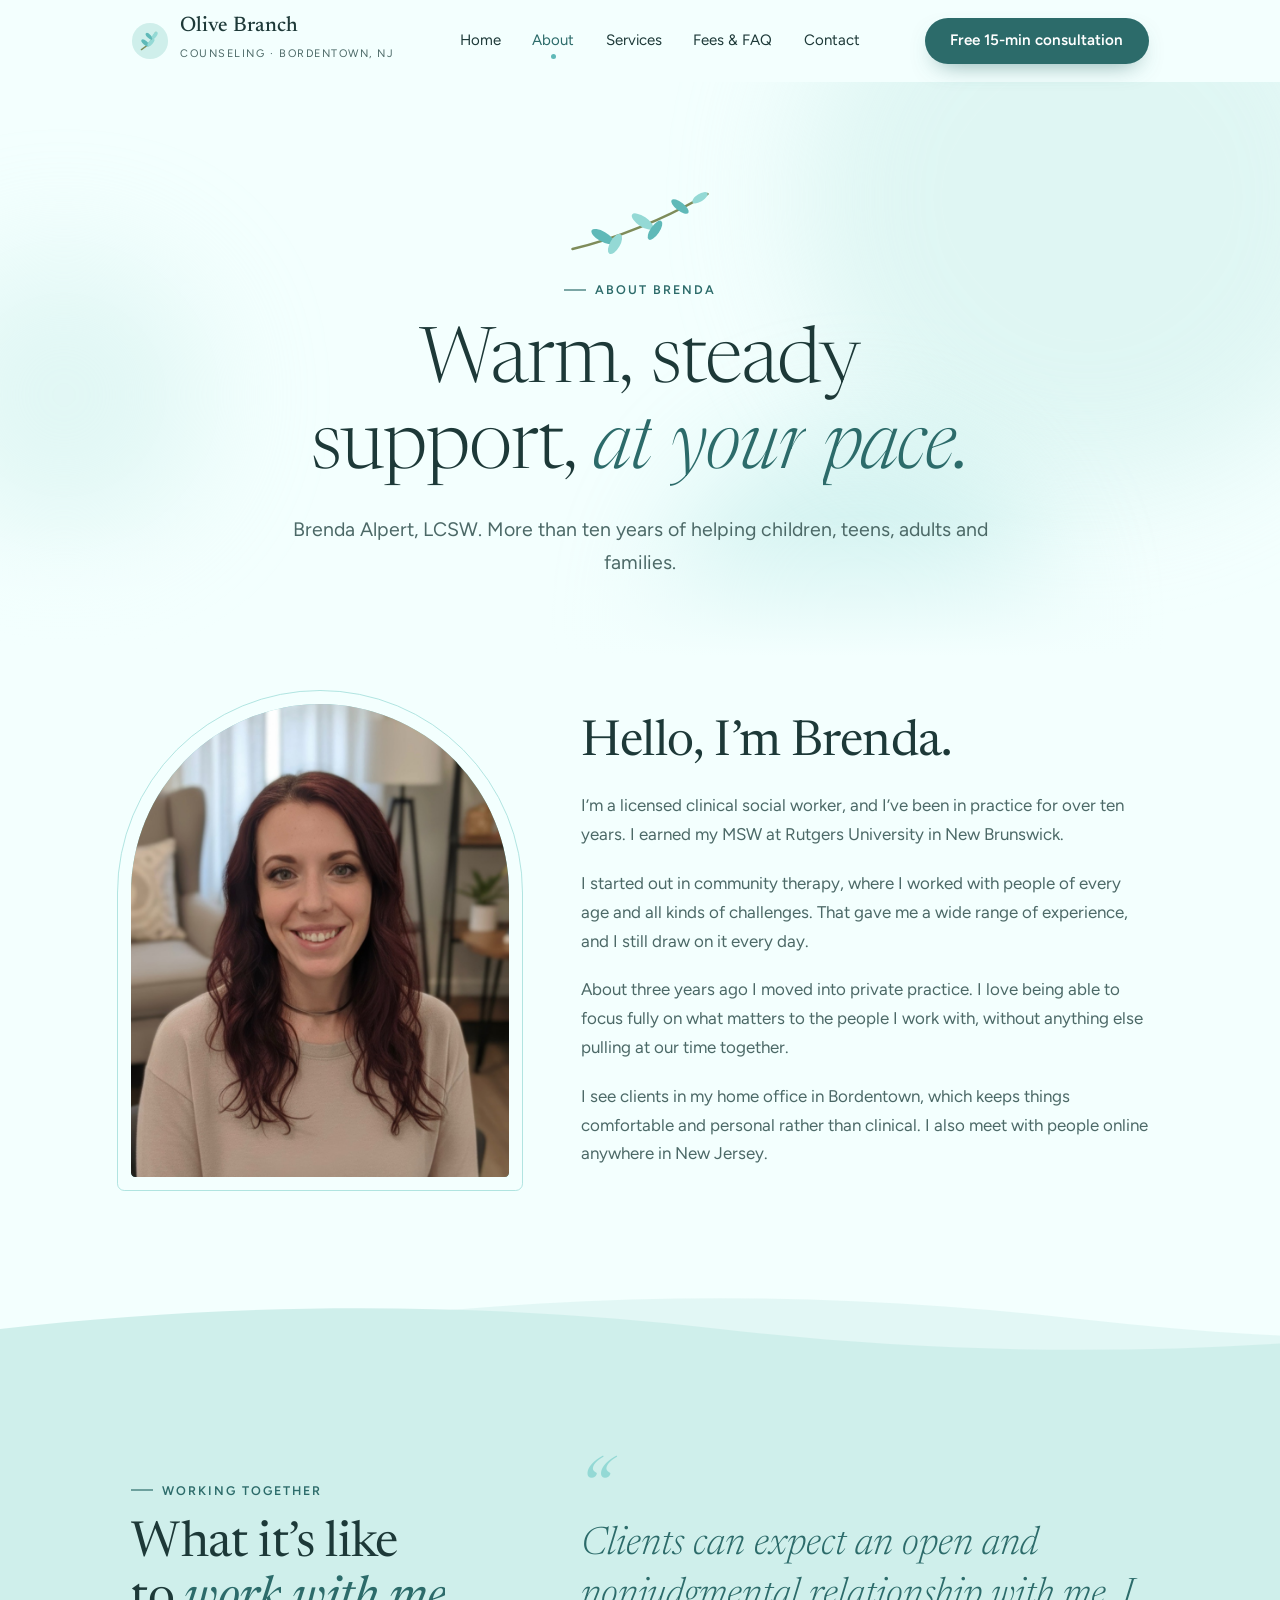
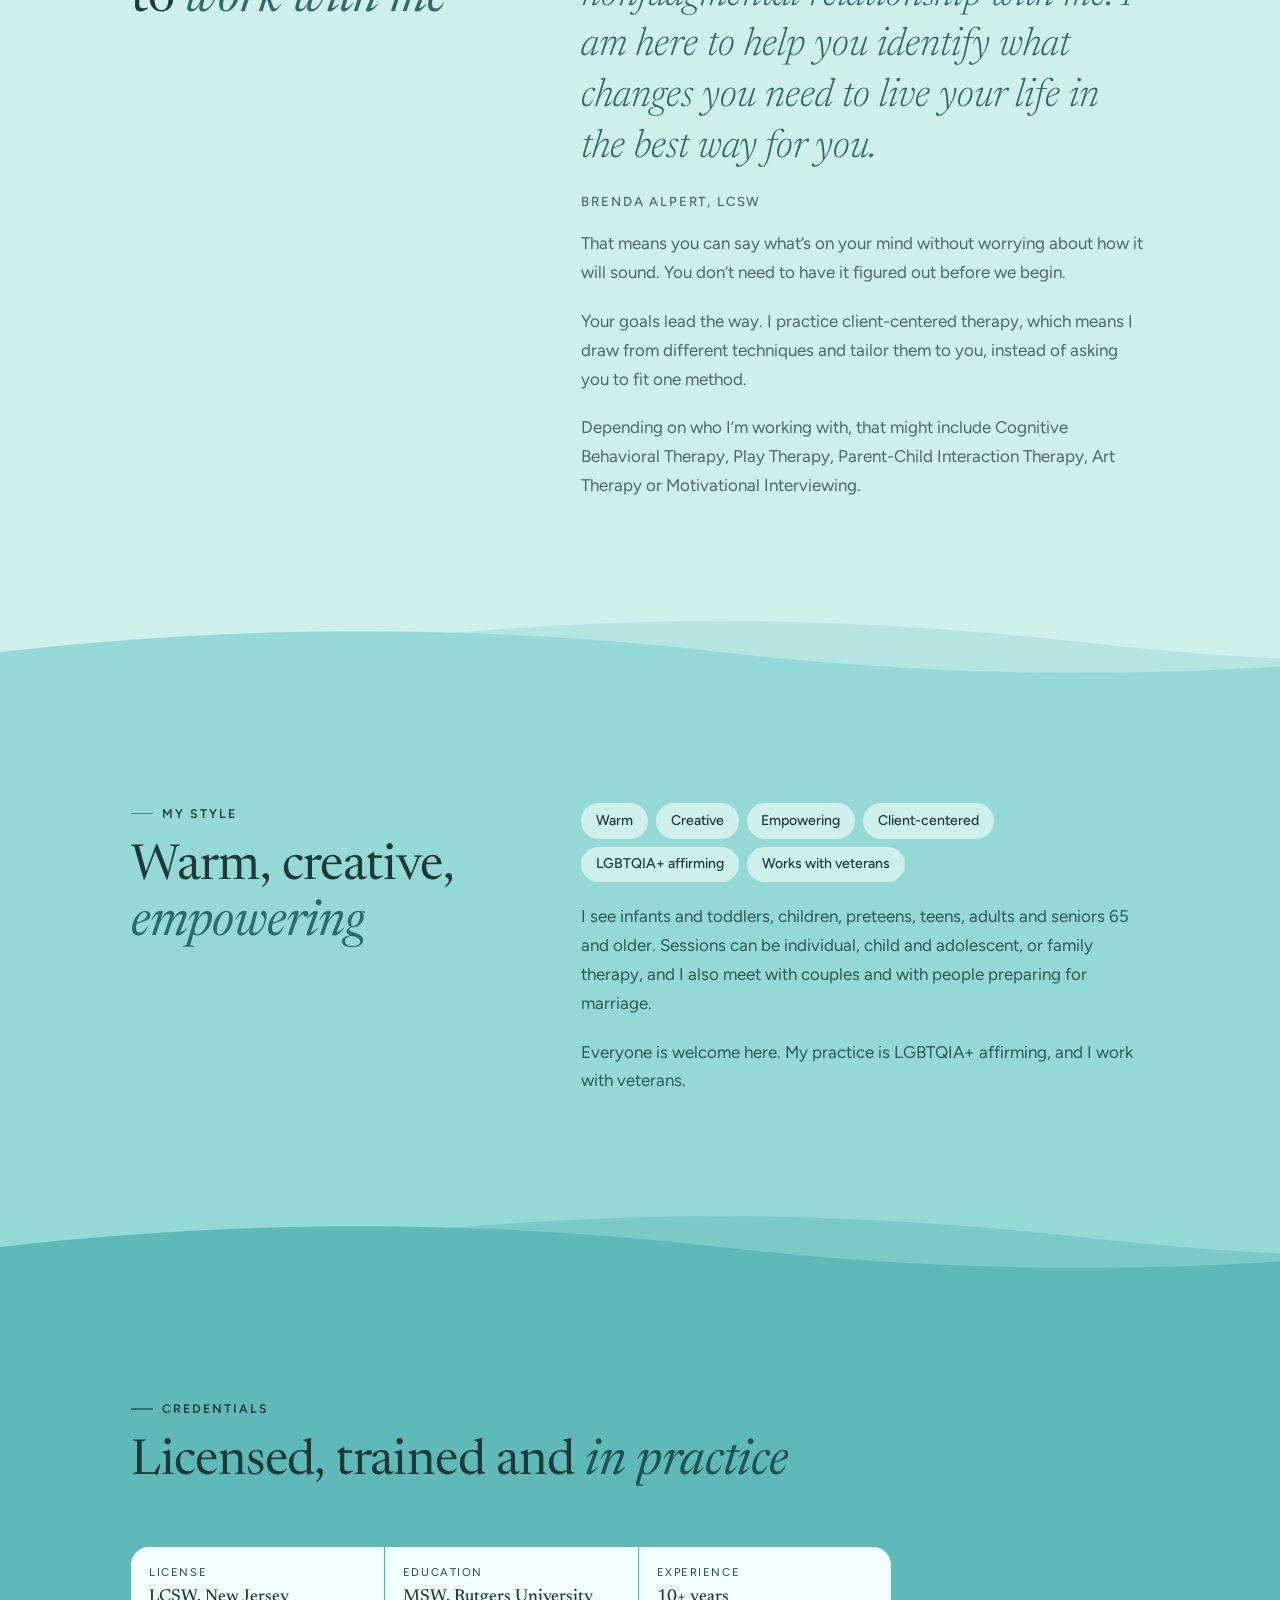
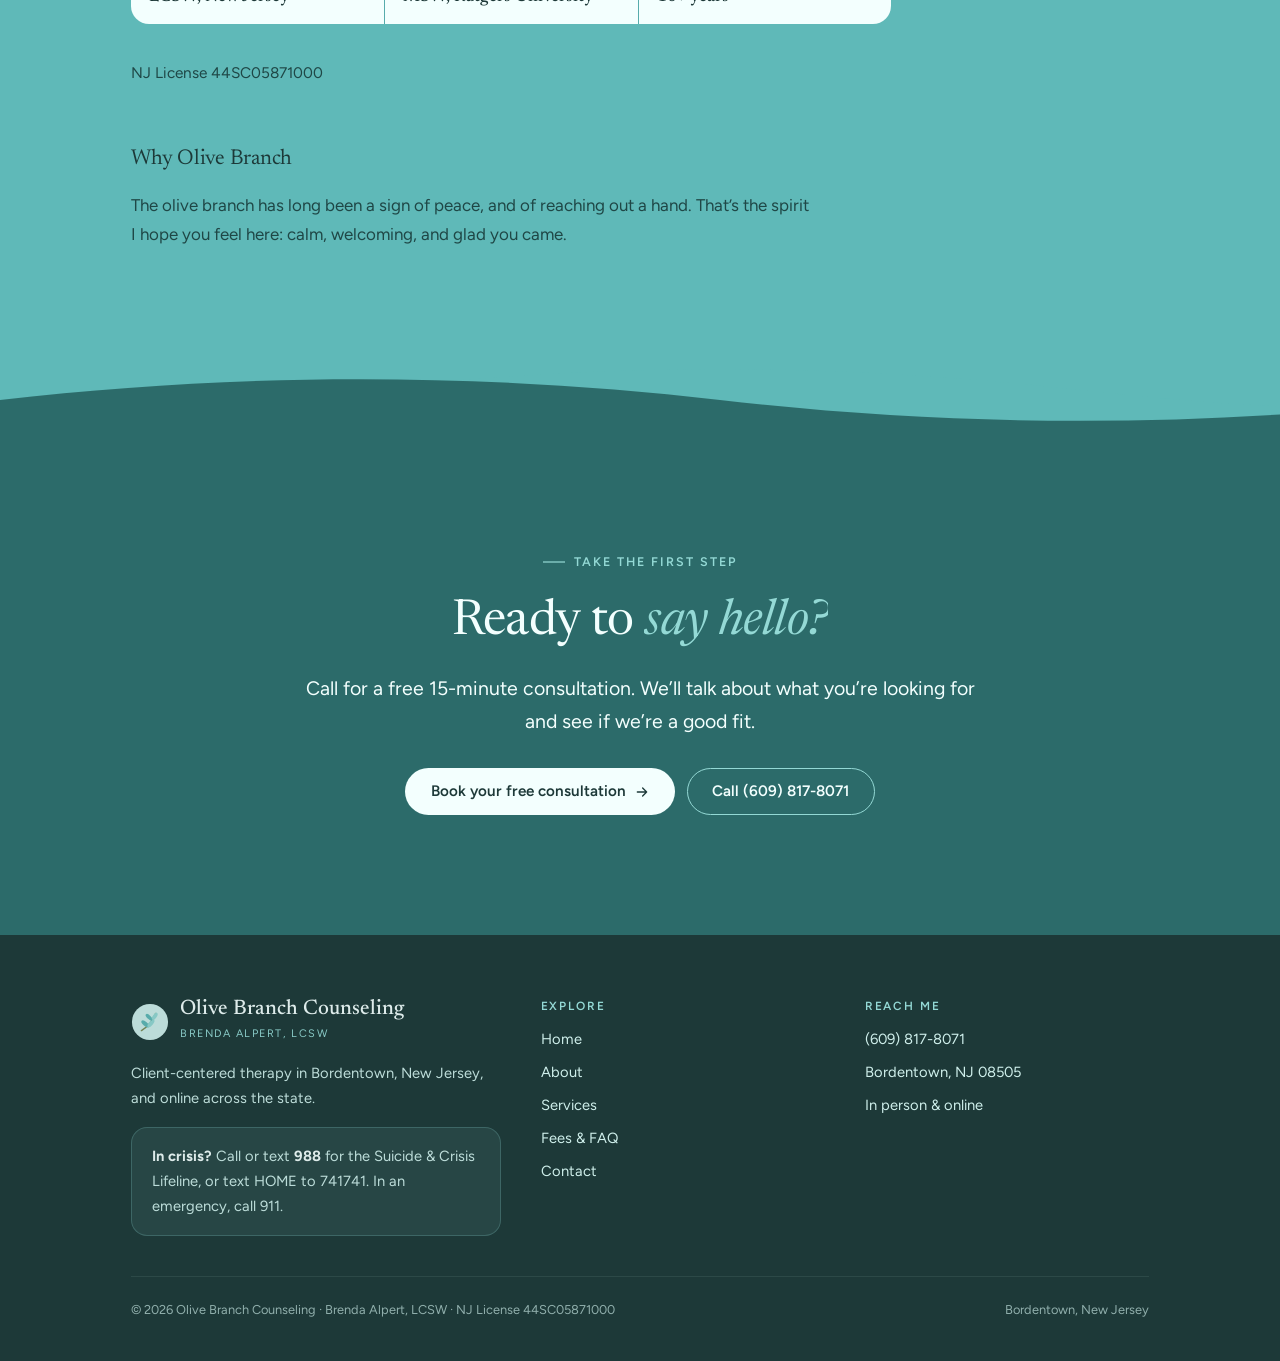
==== site/about.html @ a05a2357 "Olive Branch Counseling site, first draft Static five-page site for Brenda Alpert, LCSW, with GitHub" ====
<!doctype html>
<html lang="en">
<head>
<meta charset="utf-8">
<meta name="viewport" content="width=device-width, initial-scale=1">
<title>About Brenda Alpert, LCSW | Olive Branch Counseling | Bordentown, NJ</title>
<meta name="description" content="Meet Brenda Alpert, LCSW: over ten years of warm, client-centered therapy for children, teens, adults and families in Bordentown, NJ and online across New Jersey.">
<meta name="theme-color" content="#F3FFFE">
<link rel="icon" href="assets/img/favicon.svg" type="image/svg+xml">
<link rel="preconnect" href="https://fonts.googleapis.com">
<link rel="preconnect" href="https://fonts.gstatic.com" crossorigin>
<link rel="stylesheet" href="https://fonts.googleapis.com/css2?family=Newsreader:ital,opsz,wght@0,6..72,300..600;1,6..72,300..500&family=Figtree:wght@400;500;600&display=swap">
<link rel="stylesheet" href="assets/css/styles.css">
<script>document.documentElement.classList.add('js');setTimeout(function(){document.documentElement.classList.add('ready')},1500);</script>
<script src="assets/js/main.js" defer></script>
</head>
<body>
<a class="skip" href="#main">Skip to content</a>

<svg width="0" height="0" style="position:absolute" aria-hidden="true">
  <symbol id="leaf" viewBox="0 0 24 24"><path d="M4 20C4 10 10 4 20 4c0 10-6 16-16 16Z" fill="currentColor"/><path d="M4 20 15 9" stroke="#F3FFFE" stroke-width="1.4" fill="none" stroke-linecap="round"/></symbol>
  <symbol id="arrow" viewBox="0 0 24 24"><path d="M5 12h14M13 6l6 6-6 6" fill="none" stroke="currentColor" stroke-width="2" stroke-linecap="round" stroke-linejoin="round"/></symbol>
</svg>

<header class="nav">
  <div class="wrap">
    <a class="brand" href="index.html">
      <img src="assets/img/favicon.svg" alt="" width="38" height="38">
      <span><b>Olive Branch</b><small>Counseling &middot; Bordentown, NJ</small></span>
    </a>
    <nav aria-label="Main">
      <ul class="nav-links" id="nav-links">
        <li><a href="index.html">Home</a></li>
        <li><a href="about.html">About</a></li>
        <li><a href="services.html">Services</a></li>
        <li><a href="fees.html">Fees &amp; FAQ</a></li>
        <li><a href="contact.html">Contact</a></li>
        <li class="mobile-only"><a class="btn btn-primary" href="contact.html">Free 15-min consultation</a></li>
      </ul>
    </nav>
    <a class="btn btn-primary nav-cta" href="contact.html">Free 15-min consultation</a>
    <button class="nav-toggle" aria-label="Open menu" aria-expanded="false" aria-controls="nav-links"><span></span><span></span></button>
  </div>
</header>

<main id="main">


  <section class="page-hero">
    <div class="ambient" aria-hidden="true"><i></i><i></i><i></i></div>
    <div class="wrap">
      <svg class="branch mini-branch" viewBox="0 0 120 60" aria-hidden="true"><g class="sway">
        <path class="stem" pathLength="1" d="M6 52C40 44 80 28 114 8" stroke="#7E8C5A" stroke-width="2" fill="none" stroke-linecap="round"/>
        <g class="lf" style="--d:.5s"><ellipse cx="30" cy="42" rx="4" ry="10" transform="rotate(-60 30 42)" fill="#5FB9B8"/></g>
        <g class="lf" style="--d:.65s"><ellipse cx="40" cy="48" rx="4" ry="9" transform="rotate(30 40 48)" fill="#94D9D5"/></g>
        <g class="lf" style="--d:.85s"><ellipse cx="62" cy="30" rx="4" ry="10" transform="rotate(-56 62 30)" fill="#94D9D5"/></g>
        <g class="lf" style="--d:1s"><ellipse cx="72" cy="37" rx="3.6" ry="9" transform="rotate(34 72 37)" fill="#5FB9B8"/></g>
        <g class="lf" style="--d:1.2s"><ellipse cx="92" cy="18" rx="3.4" ry="8.5" transform="rotate(-52 92 18)" fill="#5FB9B8"/></g>
        <g class="lf" style="--d:1.35s"><ellipse cx="108" cy="11" rx="3" ry="7" transform="rotate(58 108 11)" fill="#94D9D5"/></g>
      </g></svg>
      <p class="eyebrow" data-reveal>About Brenda</p>
      <h1 data-split>Warm, steady support, <em>at your pace.</em></h1>
      <p class="lede" data-reveal style="--delay:400ms">Brenda Alpert, LCSW. More than ten years of helping children, teens, adults and families.</p>
    </div>
  </section>

  <!-- ============ STORY ============ -->
  <section class="band-mist" style="padding-top:clamp(24px,4vw,48px)">
    <div class="wrap split">
      <div class="portrait" data-reveal="scale" style="justify-self:center">
        <div class="ring" aria-hidden="true"></div>
        <div class="arch">
          <img src="assets/img/brenda.jpg" alt="Brenda Alpert, LCSW, smiling in her home office" width="1100" height="1100">
        </div>
      </div>
      <div class="prose" data-stagger>
        <h2>Hello, I&rsquo;m Brenda.</h2>
        <p>I&rsquo;m a licensed clinical social worker, and I&rsquo;ve been in practice for over ten years. I earned my MSW at Rutgers University in New Brunswick.</p>
        <p>I started out in community therapy, where I worked with people of every age and all kinds of challenges. That gave me a wide range of experience, and I still draw on it every day.</p>
        <p>About three years ago I moved into private practice. I love being able to focus fully on what matters to the people I work with, without anything else pulling at our time together.</p>
        <p>I see clients in my home office in Bordentown, which keeps things comfortable and personal rather than clinical. I also meet with people online anywhere in New Jersey.</p>
      </div>
    </div>
  </section>

  <div class="wave" style="--above:var(--mist);--below:var(--foam)" aria-hidden="true"></div>

  <!-- ============ WORKING TOGETHER ============ -->
  <section class="band-foam">
    <div class="wrap split">
      <div class="sec-head">
        <p class="eyebrow" data-reveal>Working together</p>
        <h2 data-split>What it&rsquo;s like to <em>work with me</em></h2>
      </div>
      <div class="prose" data-stagger>
        <blockquote class="quote">
          Clients can expect an open and nonjudgmental relationship with me. I am here to help you identify what changes you need to live your life in the best way for you.
          <cite>Brenda Alpert, LCSW</cite>
        </blockquote>
        <p>That means you can say what&rsquo;s on your mind without worrying about how it will sound. You don&rsquo;t need to have it figured out before we begin.</p>
        <p>Your goals lead the way. I practice client-centered therapy, which means I draw from different techniques and tailor them to you, instead of asking you to fit one method.</p>
        <p>Depending on who I&rsquo;m working with, that might include Cognitive Behavioral Therapy, Play Therapy, Parent-Child Interaction Therapy, Art Therapy or Motivational Interviewing.</p>
      </div>
    </div>
  </section>

  <div class="wave" style="--above:var(--foam);--below:var(--lagoon)" aria-hidden="true"></div>

  <!-- ============ STYLE + WHO ============ -->
  <section class="band-lagoon">
    <div class="wrap split">
      <div class="sec-head">
        <p class="eyebrow" data-reveal>My style</p>
        <h2 data-split>Warm, creative, <em>empowering</em></h2>
      </div>
      <div class="prose" data-stagger>
        <div class="chips"><span>Warm</span><span>Creative</span><span>Empowering</span><span>Client-centered</span><span>LGBTQIA+ affirming</span><span>Works with veterans</span></div>
        <p>I see infants and toddlers, children, preteens, teens, adults and seniors 65 and older. Sessions can be individual, child and adolescent, or family therapy, and I also meet with couples and with people preparing for marriage.</p>
        <p>Everyone is welcome here. My practice is LGBTQIA+ affirming, and I work with veterans.</p>
      </div>
    </div>
  </section>

  <div class="wave" style="--above:var(--lagoon);--below:var(--tide)" aria-hidden="true"></div>

  <!-- ============ CREDENTIALS + NAME ============ -->
  <section class="band-tide">
    <div class="wrap">
      <div class="sec-head">
        <p class="eyebrow" data-reveal>Credentials</p>
        <h2 data-split>Licensed, trained and <em>in practice</em></h2>
      </div>
      <dl class="creds" data-reveal style="max-width:760px">
        <div><dt>License</dt><dd>LCSW, New Jersey</dd></div>
        <div><dt>Education</dt><dd>MSW, Rutgers University</dd></div>
        <div><dt>Experience</dt><dd>10+ years</dd></div>
      </dl>
      <p class="also" data-reveal>NJ License 44SC05871000</p>
      <div class="prose" data-reveal style="margin-top:48px">
        <h3>Why Olive Branch</h3>
        <p>The olive branch has long been a sign of peace, and of reaching out a hand. That&rsquo;s the spirit I hope you feel here: calm, welcoming, and glad you came.</p>
      </div>
    </div>
  </section>

  <div class="wave" style="--above:var(--tide);--below:var(--deep);--back:var(--tide)" aria-hidden="true"></div>

  <section class="cta-band band-deep">
    <div class="ripples" aria-hidden="true"><i></i><i></i><i></i></div>
    <div class="wrap">
      <p class="eyebrow" data-reveal>Take the first step</p>
      <h2 data-split>Ready to <em>say hello?</em></h2>
      <p class="lede" data-reveal>Call for a free 15-minute consultation. We&rsquo;ll talk about what you&rsquo;re looking for and see if we&rsquo;re a good fit.</p>
      <div class="ctas" data-reveal>
        <a class="btn btn-light" href="contact.html">Book your free consultation <svg><use href="#arrow"/></svg></a>
        <a class="btn btn-ghost" href="tel:+16098178071">Call (609) 817-8071</a>
      </div>
    </div>
  </section>
</main>

<footer class="site-footer">
  <div class="wrap">
    <div class="foot-top">
      <div class="foot-about">
        <a class="brand" href="index.html"><img src="assets/img/favicon.svg" alt="" width="38" height="38"><span><b>Olive Branch Counseling</b><small>Brenda Alpert, LCSW</small></span></a>
        <p>Client-centered therapy in Bordentown, New Jersey, and online across the state.</p>
        <div class="crisis"><b>In crisis?</b> Call or text <b>988</b> for the Suicide &amp; Crisis Lifeline, or text HOME to 741741. In an emergency, call 911.</div>
      </div>
      <div>
        <h2 class="foot-h">Explore</h2>
        <ul>
          <li><a href="index.html">Home</a></li>
          <li><a href="about.html">About</a></li>
          <li><a href="services.html">Services</a></li>
          <li><a href="fees.html">Fees &amp; FAQ</a></li>
          <li><a href="contact.html">Contact</a></li>
        </ul>
      </div>
      <div>
        <h2 class="foot-h">Reach me</h2>
        <ul>
          <li><a href="tel:+16098178071">(609) 817-8071</a></li>
          <li>Bordentown, NJ 08505</li>
          <li>In person &amp; online</li>
        </ul>
      </div>
    </div>
    <div class="foot-bottom"><span>&copy; <span data-year>2026</span> Olive Branch Counseling &middot; Brenda Alpert, LCSW &middot; NJ License 44SC05871000</span><span>Bordentown, New Jersey</span></div>
  </div>
</footer>
</body>
</html>
---- site/assets/css/styles.css ----
/* ==========================================================================
   Olive Branch Counseling
   Layout: soft tidal bands stepping from palest aqua to deep teal, joined by
   slowly drifting wave edges. Content sits in a calm 1120px column.
   ========================================================================== */

:root {
  --mist: #F3FFFE;      /* palette 1 */
  --foam: #CFEFEB;      /* palette 2 */
  --lagoon: #94D9D5;    /* palette 3, a favorite */
  --tide: #5FB9B8;      /* palette 4, a favorite */
  --deep: #2C6B6A;      /* darker tide for buttons, links */
  --ink: #1D3938;       /* teal-black text */
  --ink-soft: #4C6967;
  --olive: #7E8C5A;     /* the branch, used sparingly */
  --white: #FFFFFF;
  --line: rgba(44, 107, 106, .16);

  --display: "Newsreader", "Iowan Old Style", Georgia, serif;
  --body: "Figtree", "Segoe UI", system-ui, sans-serif;

  --wrap: 1120px;
  --gutter: max(20px, 4vw);
  --radius: 22px;
  --ease: cubic-bezier(.2, .7, .2, 1);
  --ease-soft: cubic-bezier(.45, 0, .2, 1);
  color-scheme: light;
}

/* ---------- base ---------- */
*, *::before, *::after { box-sizing: border-box; }
html { scroll-behavior: smooth; -webkit-text-size-adjust: 100%; overflow-x: clip; }
body {
  margin: 0;
  background: var(--mist);
  color: var(--ink);
  font: 400 17px/1.7 var(--body);
  -webkit-font-smoothing: antialiased;
  overflow-x: clip;
}
img, svg { max-width: 100%; display: block; }
a { color: var(--deep); text-underline-offset: .2em; }
::selection { background: var(--lagoon); color: var(--ink); }
:focus-visible { outline: 3px solid var(--tide); outline-offset: 3px; border-radius: 6px; }
h1, h2, h3, h4 {
  font-family: var(--display);
  font-weight: 400;
  line-height: 1.12;
  letter-spacing: -.012em;
  text-wrap: balance;
  margin: 0;
}
h1 { font-size: clamp(2.7rem, 6.2vw, 4.8rem); font-weight: 300; }
h2 { font-size: clamp(2rem, 4.2vw, 3.1rem); }
h3 { font-size: 1.35rem; }
h1 em, h2 em { font-style: italic; color: var(--deep); }
p { margin: 0; }
.wrap { max-width: var(--wrap); margin: 0 auto; padding-inline: var(--gutter); }
.skip { position: absolute; left: -999px; top: 8px; background: var(--deep); color: var(--white); padding: .6em 1em; border-radius: 8px; z-index: 100; }
.skip:focus { left: 8px; }
.sr-only { position: absolute; width: 1px; height: 1px; overflow: hidden; clip: rect(0 0 0 0); white-space: nowrap; }

.eyebrow {
  font-size: .78rem;
  font-weight: 600;
  letter-spacing: .16em;
  text-transform: uppercase;
  color: var(--deep);
  display: inline-flex;
  align-items: center;
  gap: .7em;
}
.eyebrow::before { content: ""; width: 22px; height: 1.5px; background: currentColor; opacity: .6; }
.lede { font-size: clamp(1.08rem, 1.6vw, 1.22rem); color: var(--ink-soft); max-width: 36em; }
.muted { color: var(--ink-soft); }

/* ---------- buttons ---------- */
.btn {
  --bx: 0px; --by: 0px;
  position: relative;
  display: inline-flex;
  align-items: center;
  gap: .55em;
  padding: .95em 1.6em;
  border-radius: 999px;
  font: 600 .95rem/1 var(--body);
  text-decoration: none;
  border: 1.5px solid transparent;
  cursor: pointer;
  overflow: hidden;
  isolation: isolate;
  transform: translate(var(--bx), var(--by));
  transition: transform .5s var(--ease), color .35s, border-color .35s, box-shadow .35s;
}
.btn::after {
  content: "";
  position: absolute;
  inset: 0;
  z-index: -1;
  border-radius: inherit;
  transform: scale(0);
  transition: transform .5s var(--ease);
}
.btn:hover::after { transform: scale(1.02); }
.btn svg { width: 1.05em; height: 1.05em; transition: transform .4s var(--ease); }
.btn:hover svg { transform: translateX(3px); }
.btn-primary { background: var(--deep); color: var(--white); box-shadow: 0 10px 24px -12px rgba(44, 107, 106, .7); }
.btn-primary::after { background: var(--ink); }
.btn-ghost { border-color: var(--deep); color: var(--deep); background: transparent; }
.btn-ghost::after { background: var(--foam); }
.btn-light { background: var(--mist); color: var(--ink); }
.btn-light::after { background: var(--white); }
.text-link {
  display: inline-flex; align-items: center; gap: .4em;
  font-weight: 600; text-decoration: none; color: var(--deep);
  background: linear-gradient(currentColor, currentColor) 0 100% / 0 1.5px no-repeat;
  transition: background-size .45s var(--ease);
  padding-bottom: 2px;
}
.text-link:hover { background-size: 100% 1.5px; }

/* ---------- navigation ---------- */
.nav {
  position: sticky;
  top: 0;
  z-index: 50;
  view-transition-name: site-nav;
  transition: background .4s, box-shadow .4s, backdrop-filter .4s;
}
.nav.scrolled {
  background: rgba(243, 255, 254, .82);
  backdrop-filter: blur(14px) saturate(1.2);
  -webkit-backdrop-filter: blur(14px) saturate(1.2);
  box-shadow: 0 1px 0 var(--line);
}
.nav .wrap { display: flex; align-items: center; justify-content: space-between; gap: 24px; padding-block: 16px; transition: padding .4s var(--ease); }
.nav.scrolled .wrap { padding-block: 10px; }
.brand { display: flex; align-items: center; gap: 11px; text-decoration: none; color: var(--ink); }
.brand img { width: 38px; height: 38px; flex: none; transition: transform .8s var(--ease); }
.brand:hover img { transform: rotate(-14deg) scale(1.05); }
.brand b { font: 500 1.32rem/1 var(--display); display: block; }
.brand small { white-space: nowrap; font-size: .68rem; letter-spacing: .14em; text-transform: uppercase; color: var(--ink-soft); }
.nav-links { display: flex; gap: 6px; list-style: none; margin: 0; padding: 0; font-size: .94rem; }
.nav-links a { white-space: nowrap;
  position: relative;
  display: block;
  padding: .5em .85em;
  color: var(--ink);
  text-decoration: none;
  border-radius: 999px;
  transition: color .3s, background .3s;
}
.nav-links a:hover { background: rgba(148, 217, 213, .3); }
.nav-links a[aria-current="page"] { color: var(--deep); }
.nav-links a[aria-current="page"]::after {
  content: ""; position: absolute; left: 50%; bottom: 2px; width: 5px; height: 5px; margin-left: -2.5px;
  border-radius: 50%; background: var(--tide);
}
.nav-toggle {
  display: none;
  width: 46px; height: 46px;
  border: 0; border-radius: 50%;
  background: var(--foam);
  cursor: pointer;
  position: relative;
}
.nav-toggle span { position: absolute; left: 14px; right: 14px; height: 1.5px; background: var(--ink); transition: transform .4s var(--ease), opacity .3s; }
.nav-toggle span:nth-child(1) { top: 18px; }
.nav-toggle span:nth-child(2) { top: 26px; }
.nav-open .nav-toggle span:nth-child(1) { transform: translateY(4px) rotate(45deg); }
.nav-open .nav-toggle span:nth-child(2) { transform: translateY(-4px) rotate(-45deg); }
.nav-cta { white-space: nowrap; }

@media (max-width: 1100px) {
  .nav-toggle { display: block; }
  .nav-cta { display: none; }
  .nav-links {
    position: fixed;
    inset: 0;
    z-index: -1;
    flex-direction: column;
    justify-content: center;
    gap: 4px;
    padding: 96px var(--gutter) 48px;
    background: var(--mist);
    font: 300 clamp(2rem, 8vw, 2.8rem)/1.2 var(--display);
    clip-path: circle(0 at calc(100% - 44px) 40px);
    transition: clip-path .8s var(--ease-soft);
    visibility: hidden;
  }
  .nav-links li { opacity: 0; transform: translateY(16px); transition: opacity .5s, transform .6s var(--ease); }
  .nav-links .mobile-only { display: block; margin-top: 20px; }
  .nav-open .nav-links { clip-path: circle(150% at calc(100% - 44px) 40px); visibility: visible; }
  .nav-open .nav-links li { opacity: 1; transform: none; }
  .nav-open .nav-links li:nth-child(1) { transition-delay: .15s; }
  .nav-open .nav-links li:nth-child(2) { transition-delay: .2s; }
  .nav-open .nav-links li:nth-child(3) { transition-delay: .25s; }
  .nav-open .nav-links li:nth-child(4) { transition-delay: .3s; }
  .nav-open .nav-links li:nth-child(5) { transition-delay: .35s; }
  .nav-open .nav-links li:nth-child(6) { transition-delay: .4s; }
  .nav-open .nav-links li:nth-child(7) { transition-delay: .45s; }
  .nav-links a:hover { background: none; color: var(--deep); }
  .nav-links .btn { font: 600 1rem/1 var(--body); }
  .nav-open { overflow: hidden; }
}
@media (min-width: 1101px) { .nav-links .mobile-only { display: none; } }
@media (max-width: 480px) { .brand small { display: none; } }

/* ---------- sections & bands ---------- */
section { padding-block: clamp(72px, 10vw, 120px); position: relative; }
.band-mist { background: var(--mist); }
.band-foam { background: var(--foam); }
.band-lagoon { background: var(--lagoon); }
.band-tide { background: var(--tide); }
.band-deep { background: var(--deep); color: var(--mist); }
.band-deep .eyebrow { color: var(--lagoon); }
.band-deep h2 em { color: var(--lagoon); }
.band-lagoon .eyebrow, .band-tide .eyebrow { color: var(--ink); }
.band-lagoon .lede, .band-tide .lede { color: var(--ink); opacity: .85; }
.sec-head { display: grid; gap: 16px; max-width: 660px; margin-bottom: clamp(36px, 5vw, 56px); }
.sec-head.center { margin-inline: auto; text-align: center; justify-items: center; }

/* drifting wave edge between bands: --above is the previous band, --below the next */
.wave { position: relative; height: 64px; background: var(--above, var(--mist)); margin-bottom: -1px; overflow: hidden; }
.wave::before, .wave::after {
  content: "";
  position: absolute;
  inset: 0;
  background: var(--below, var(--foam));
  -webkit-mask: url("../img/wave.svg") repeat-x 0 100% / 1440px 64px;
          mask: url("../img/wave.svg") repeat-x 0 100% / 1440px 64px;
  animation: tide 38s linear infinite;
}
.wave::before { opacity: .45; animation-duration: 26s; animation-direction: reverse; -webkit-mask-position: 360px 100%; mask-position: 360px 100%; transform: translateY(-10px); }
@keyframes tide { to { -webkit-mask-position: 1440px 100%; mask-position: 1440px 100%; } }
.wave.flip { transform: scaleY(-1); }

/* ---------- hero ---------- */
.hero { position: relative; overflow: hidden; padding-block: clamp(40px, 6vw, 72px) clamp(64px, 8vw, 104px); background: var(--mist); }
.hero .wrap { position: relative; display: grid; grid-template-columns: 1.15fr .85fr; gap: clamp(32px, 6vw, 72px); align-items: center; }
.hero h1 { margin-top: 18px; }
.hero .lede { margin-top: 24px; }
.hero .ctas { display: flex; flex-wrap: wrap; gap: 12px; margin-top: 34px; }
.hero .facts { display: flex; flex-wrap: wrap; gap: 10px 28px; margin-top: 44px; padding-top: 24px; border-top: 1px solid var(--line); font-size: .92rem; color: var(--ink-soft); }
.hero .facts span { display: inline-flex; align-items: center; gap: 9px; }
.hero .facts span::before { content: ""; width: 7px; height: 7px; border-radius: 50%; background: var(--tide); }

/* ambient water light behind the hero */
.ambient { position: absolute; inset: 0; pointer-events: none; overflow: hidden; }
.ambient i {
  position: absolute;
  border-radius: 50%;
  filter: blur(60px);
  opacity: .55;
  animation: drift 26s ease-in-out infinite alternate;
}
.ambient i:nth-child(1) { width: 46vw; height: 46vw; max-width: 620px; max-height: 620px; right: -8vw; top: -14vw; background: var(--foam); }
.ambient i:nth-child(2) { width: 30vw; height: 30vw; max-width: 420px; max-height: 420px; right: 18vw; bottom: -12vw; background: var(--lagoon); opacity: .32; animation-duration: 32s; animation-delay: -8s; }
.ambient i:nth-child(3) { width: 22vw; height: 22vw; max-width: 300px; max-height: 300px; left: -6vw; top: 30%; background: var(--foam); opacity: .5; animation-duration: 22s; animation-delay: -4s; }
@keyframes drift {
  0% { transform: translate(0, 0) scale(1); }
  50% { transform: translate(-3vw, 2vw) scale(1.08); }
  100% { transform: translate(2vw, -1.5vw) scale(.96); }
}

/* portrait arch + olive branch */
.portrait { position: relative; aspect-ratio: 4 / 5; width: 100%; max-width: 440px; justify-self: end; }
.portrait .arch {
  position: absolute; inset: 0;
  border-radius: 999px 999px var(--radius) var(--radius);
  overflow: hidden;
  background: linear-gradient(170deg, var(--lagoon), var(--tide));
}
.portrait .arch img { width: 100%; height: 100%; object-fit: cover; }
.portrait .arch .placeholder {
  position: absolute; inset: 0; display: grid; place-items: center;
  color: var(--white); font-size: .8rem; letter-spacing: .14em; text-transform: uppercase;
}
.portrait .arch .placeholder span { border: 1px dashed rgba(255,255,255,.65); padding: .7em 1.1em; border-radius: 999px; }
.portrait .ring {
  position: absolute; inset: -14px;
  border-radius: 999px 999px calc(var(--radius) + 14px) calc(var(--radius) + 14px);
  border: 1px solid var(--lagoon);
  opacity: .7;
}
.portrait .branch { position: absolute; width: 82%; left: -30%; bottom: -7%; pointer-events: none; overflow: visible; }
.portrait .tag {
  position: absolute; right: -18px; top: 16%;
  background: var(--white);
  border-radius: 18px;
  padding: 14px 18px;
  box-shadow: 0 18px 40px -18px rgba(29, 57, 56, .35);
  font-size: .84rem; line-height: 1.4; color: var(--ink-soft);
  max-width: 200px;
  animation: bob 7s ease-in-out infinite;
}
.portrait .tag b { display: block; font: 500 1.05rem/1.3 var(--display); color: var(--ink); }
.portrait .badge {
  position: absolute; left: -24px; top: 44%;
  width: 104px; height: 104px;
  animation: spin 40s linear infinite;
}
.portrait .badge text { font: 600 9.5px var(--body); letter-spacing: .22em; fill: var(--deep); text-transform: uppercase; }
@keyframes bob { 0%, 100% { transform: translateY(0); } 50% { transform: translateY(-8px); } }
@keyframes spin { to { transform: rotate(360deg); } }

/* branch growth: stem draws, leaves unfurl along it, then the whole thing sways */
.branch .stem { stroke-dasharray: 1; stroke-dashoffset: 0; }
.branch .lf, .branch .berry { transform-box: fill-box; transform-origin: center; }
.branch .sway { transform-origin: 4% 96%; animation: sway 9s ease-in-out infinite; }
@keyframes sway { 0%, 100% { transform: rotate(0deg); } 50% { transform: rotate(-2.6deg); } }
.js .branch .stem { stroke-dashoffset: 1; }
.js .branch .lf, .js .branch .berry { transform: scale(0); opacity: 0; }
.js .branch.grown .stem { stroke-dashoffset: 0; transition: stroke-dashoffset 2.2s var(--ease-soft) .2s; }
.js .branch.grown .lf, .js .branch.grown .berry {
  transform: scale(1); opacity: 1;
  transition: transform 1.1s cubic-bezier(.3, 1.5, .5, 1) var(--d, 0s), opacity .6s var(--d, 0s);
}

@media (max-width: 860px) {
  .hero .wrap { grid-template-columns: 1fr; }
  .portrait { justify-self: center; max-width: 340px; margin-top: 12px; }
  .portrait .tag { right: -8px; }
  .portrait .badge { left: -10px; width: 88px; height: 88px; }
  .portrait .branch { left: -16%; }
}

/* ---------- reveal on scroll (only when JS is running) ---------- */
.js [data-reveal] {
  opacity: 0;
  transform: translateY(28px);
  transition: opacity 1s var(--ease), transform 1.1s var(--ease);
  transition-delay: calc(var(--i, 0) * 90ms + var(--delay, 0ms));
}
.js [data-reveal="fade"] { transform: none; }
.js [data-reveal="scale"] { transform: scale(.94); }
.js [data-reveal="left"] { transform: translateX(-36px); }
.js [data-reveal="right"] { transform: translateX(36px); }
.js [data-reveal].in { opacity: 1; transform: none; }

/* headings split into words that rise from behind a mask */
.js [data-split] .w { display: inline-block; overflow: hidden; vertical-align: top; padding-bottom: .12em; margin-bottom: -.12em; }
.js [data-split] .w > span {
  display: inline-block;
  transform: translateY(105%);
  transition: transform 1.15s var(--ease);
  transition-delay: calc(var(--wi) * 55ms + var(--delay, 0ms));
}
.js [data-split].in .w > span { transform: none; }

/* ---------- intro / about teaser ---------- */
.intro .wrap { display: grid; grid-template-columns: .95fr 1.05fr; gap: clamp(32px, 7vw, 88px); align-items: center; }
.quote {
  margin: 0;
  position: relative;
  font: italic 300 clamp(1.7rem, 3.2vw, 2.45rem)/1.3 var(--display);
  color: var(--deep);
  padding-top: 40px;
}
.quote::before { content: "\201C"; position: absolute; top: -26px; left: -6px; font-size: 6rem; line-height: 1; color: var(--lagoon); }
.quote cite { display: block; margin-top: 20px; font: 500 .82rem var(--body); letter-spacing: .14em; text-transform: uppercase; color: var(--ink-soft); }
.intro .body { display: grid; gap: 18px; color: var(--ink-soft); max-width: 38em; }
.intro .body h2 { color: var(--ink); }
.chips { display: flex; flex-wrap: wrap; gap: 8px; }
.chips span { background: var(--foam); color: var(--ink); padding: .42em 1.05em; border-radius: 999px; font-size: .88rem; font-weight: 500; }
.creds { display: grid; grid-template-columns: repeat(3, 1fr); gap: 1px; background: var(--line); border-radius: 18px; overflow: hidden; margin: 6px 0 0; }
.creds div { background: var(--mist); padding: 16px 18px; }
.creds dt { font-size: .7rem; letter-spacing: .14em; text-transform: uppercase; color: var(--ink-soft); }
.creds dd { margin: 4px 0 0; font: 500 1.08rem/1.3 var(--display); color: var(--ink); }
@media (max-width: 860px) { .intro .wrap { grid-template-columns: 1fr; } }
@media (max-width: 520px) { .creds { grid-template-columns: 1fr; } }

/* ---------- specialty cards ---------- */
.spec-grid { display: grid; grid-template-columns: repeat(4, 1fr); gap: 16px; }
.spec {
  position: relative;
  background: var(--mist);
  border-radius: var(--radius);
  padding: 28px 24px 26px;
  display: grid; gap: 10px; align-content: start;
  overflow: hidden;
  transition: transform .6s var(--ease), box-shadow .6s var(--ease), background .4s;
}
.spec::before {
  content: "";
  position: absolute; width: 240px; height: 240px; right: -120px; top: -120px;
  border-radius: 50%;
  background: radial-gradient(circle, rgba(148, 217, 213, .55), transparent 70%);
  transform: scale(.4); opacity: 0;
  transition: transform .9s var(--ease), opacity .6s;
}
.spec:hover { transform: translateY(-6px); background: var(--white); box-shadow: 0 24px 40px -26px rgba(29, 57, 56, .4); }
.spec:hover::before { transform: scale(1); opacity: 1; }
.spec .leaf { width: 28px; height: 28px; color: var(--tide); transition: transform .8s cubic-bezier(.3, 1.6, .5, 1); }
.spec:hover .leaf { transform: rotate(-24deg) scale(1.12); }
.spec h3 { position: relative; }
.spec p { position: relative; font-size: .93rem; color: var(--ink-soft); line-height: 1.6; }
.also { margin-top: 36px; font-size: .96rem; color: var(--ink-soft); max-width: 62em; }
.also b { color: var(--ink); }
.sec-foot { margin-top: 40px; display: flex; justify-content: center; }
@media (max-width: 1040px) { .spec-grid { grid-template-columns: repeat(2, 1fr); } }
@media (max-width: 560px) { .spec-grid { grid-template-columns: 1fr; } }

/* ---------- breathing pause ---------- */
.breathe .wrap { display: grid; grid-template-columns: 1fr 1fr; gap: clamp(32px, 6vw, 80px); align-items: center; }
.breath-stage { position: relative; aspect-ratio: 1; width: min(100%, 420px); justify-self: center; display: grid; place-items: center; }
.breath-stage .halo, .breath-stage .orb { position: absolute; border-radius: 50%; }
.breath-stage .halo { inset: 0; border: 1px solid rgba(29, 57, 56, .14); }
.breath-stage .halo:nth-child(2) { inset: 11%; }
.breath-stage .halo:nth-child(3) { inset: 22%; }
.breath-stage .orb {
  inset: 30%;
  background: radial-gradient(circle at 35% 30%, var(--mist), var(--foam) 40%, var(--tide) 100%);
  box-shadow: 0 0 0 0 rgba(243, 255, 254, .5), 0 30px 60px -20px rgba(29, 57, 56, .35);
  transform: scale(.82);
  transition: transform 4s var(--ease-soft), box-shadow 4s var(--ease-soft);
}
.breath-stage[data-phase="in"] .orb { transform: scale(1.55); box-shadow: 0 0 0 26px rgba(243, 255, 254, .25), 0 40px 80px -20px rgba(29, 57, 56, .3); transition-duration: 4s; }
.breath-stage[data-phase="hold"] .orb { transform: scale(1.55); box-shadow: 0 0 0 34px rgba(243, 255, 254, .18), 0 40px 80px -20px rgba(29, 57, 56, .3); transition-duration: 2s; }
.breath-stage[data-phase="out"] .orb { transform: scale(.82); transition-duration: 6s; }
.breath-stage:not([data-phase]) .orb { animation: idle-breath 7s ease-in-out infinite; }
@keyframes idle-breath { 0%, 100% { transform: scale(.82); } 50% { transform: scale(.92); } }
.breath-label {
  position: relative;
  font: italic 300 clamp(1.4rem, 2.6vw, 1.9rem)/1.2 var(--display);
  color: var(--ink);
  text-align: center;
  transition: opacity .6s;
}
.breath-label.fading { opacity: 0; }
.breath-copy { display: grid; gap: 18px; justify-items: start; }
.breath-copy .lede { color: var(--ink); opacity: .85; }
.breath-count { font-size: .85rem; color: var(--ink); opacity: .7; min-height: 1.4em; }
@media (max-width: 860px) { .breathe .wrap { grid-template-columns: 1fr; } .breath-stage { order: -1; width: min(100%, 320px); } }

/* ---------- methods list ---------- */
.split { display: grid; grid-template-columns: .8fr 1.2fr; gap: clamp(32px, 6vw, 72px); align-items: start; }
.split .sec-head { margin: 0; position: sticky; top: 110px; }
.methods { display: grid; }
.method {
  position: relative;
  display: grid; grid-template-columns: 210px 1fr; gap: 24px;
  padding-block: 26px;
  border-top: 1px solid rgba(29, 57, 56, .16);
}
.method:last-child { border-bottom: 1px solid rgba(29, 57, 56, .16); }
.method::after {
  content: ""; position: absolute; left: 0; top: -1px; height: 1px; width: 100%;
  background: var(--deep); transform: scaleX(0); transform-origin: left;
  transition: transform .9s var(--ease);
}
.method:hover::after { transform: scaleX(1); }
.method h3 { font-size: 1.28rem; transition: transform .6s var(--ease); }
.method:hover h3 { transform: translateX(6px); }
.method p { font-size: .98rem; color: var(--ink); opacity: .82; }
@media (max-width: 860px) { .split { grid-template-columns: 1fr; } .split .sec-head { position: static; } }
@media (max-width: 560px) { .method { grid-template-columns: 1fr; gap: 6px; } }

/* ---------- who I see ---------- */
.ages { display: grid; grid-template-columns: repeat(5, 1fr); gap: 14px; }
.age {
  background: rgba(243, 255, 254, .92);
  border-radius: var(--radius);
  padding: 24px 20px;
  display: grid; gap: 8px; align-content: start;
  transition: transform .6s var(--ease), background .4s;
}
.age:hover { transform: translateY(-5px) rotate(-.6deg); background: var(--white); }
.age svg { width: 34px; height: 34px; color: var(--tide); }
.age b { font: 400 1.4rem/1.1 var(--display); }
.age span { font-size: .88rem; color: var(--ink-soft); }
.formats { display: flex; flex-wrap: wrap; gap: 14px; margin-top: 16px; }
.format {
  flex: 1 1 300px;
  display: flex; gap: 16px; align-items: flex-start;
  background: var(--deep); color: var(--mist);
  border-radius: var(--radius);
  padding: 24px 26px;
}
.format svg { width: 32px; height: 32px; flex: none; color: var(--lagoon); }
.format b { font: 400 1.3rem var(--display); display: block; margin-bottom: 3px; }
.format p { font-size: .94rem; opacity: .85; }
.affirm { margin-top: 30px; font-size: .96rem; display: flex; align-items: center; gap: 12px; flex-wrap: wrap; }
.affirm i { display: inline-block; width: 64px; height: 8px; border-radius: 4px; background: linear-gradient(90deg, #E06A6A, #F0A35E, #EED46A, #7FC48A, #6AA7E0, #9C7FD1); background-size: 200% 100%; animation: shimmer 8s linear infinite; }
@keyframes shimmer { to { background-position: 200% 0; } }
@media (max-width: 1040px) { .ages { grid-template-columns: repeat(3, 1fr); } }
@media (max-width: 560px) { .ages { grid-template-columns: repeat(2, 1fr); } }

/* ---------- steps (a real sequence) ---------- */
.steps { position: relative; display: grid; grid-template-columns: repeat(3, 1fr); gap: 40px; counter-reset: s; }
.steps::before {
  content: ""; position: absolute; left: 24px; right: 24px; top: 24px; height: 1.5px;
  background: linear-gradient(90deg, var(--tide), var(--lagoon));
  transform-origin: left;
}
.js .steps::before { transform: scaleX(0); transition: transform 1.8s var(--ease-soft) .3s; }
.js .steps.in::before { transform: scaleX(1); }
.step { position: relative; display: grid; gap: 12px; align-content: start; }
.step::before {
  counter-increment: s; content: counter(s);
  width: 50px; height: 50px; border-radius: 50%;
  background: var(--mist);
  border: 1.5px solid var(--tide);
  display: grid; place-items: center;
  font: 400 1.35rem var(--display); color: var(--deep);
  position: relative;
}
.step.highlight::before { background: var(--tide); color: var(--white); border-color: var(--tide); }
.step p { color: var(--ink-soft); font-size: .98rem; }
.step .pill { justify-self: start; font-size: .75rem; font-weight: 600; letter-spacing: .08em; text-transform: uppercase; background: var(--foam); color: var(--deep); padding: .35em .8em; border-radius: 999px; }
@media (max-width: 760px) {
  .steps { grid-template-columns: 1fr; gap: 30px; }
  .steps::before { left: 24px; right: auto; top: 24px; bottom: 24px; width: 1.5px; height: auto; transform-origin: top; }
  .js .steps::before { transform: scaleY(0); }
  .js .steps.in::before { transform: scaleY(1); }
  .step { grid-template-columns: 50px 1fr; column-gap: 20px; }
  .step::before { grid-row: span 3; }
}

/* ---------- insurance strip / marquee ---------- */
.marquee { overflow: hidden; -webkit-mask: linear-gradient(90deg, transparent, #000 10%, #000 90%, transparent); mask: linear-gradient(90deg, transparent, #000 10%, #000 90%, transparent); }
.marquee-track { display: flex; gap: 14px; width: max-content; animation: marquee 48s linear infinite; }
.marquee:hover .marquee-track { animation-play-state: paused; }
.marquee-track span { flex: none; padding: .7em 1.4em; border-radius: 999px; background: var(--white); border: 1px solid var(--line); font: 400 1.15rem var(--display); color: var(--ink); white-space: nowrap; }
@keyframes marquee { to { transform: translateX(calc(-50% - 7px)); } }

/* ---------- fees card ---------- */
.fees-card {
  background: var(--white);
  border-radius: 32px;
  padding: clamp(28px, 5vw, 56px);
  display: grid; grid-template-columns: 1fr 1.3fr; gap: 48px;
  box-shadow: 0 40px 70px -40px rgba(29, 57, 56, .3);
}
.price { font: 300 clamp(3.2rem, 6vw, 4.4rem)/1 var(--display); color: var(--deep); margin-top: 18px; font-variant-numeric: tabular-nums; }
.price small { font: 400 1rem var(--body); color: var(--ink-soft); }
.ins { display: flex; flex-wrap: wrap; gap: 8px; margin-top: 18px; }
.ins span { border: 1px solid var(--line); background: var(--mist); padding: .45em .95em; border-radius: 10px; font-size: .9rem; }
@media (max-width: 860px) { .fees-card { grid-template-columns: 1fr; gap: 32px; } }

/* ---------- FAQ accordion ---------- */
.faq { display: grid; gap: 12px; max-width: 820px; }
.faq details { background: var(--mist); border-radius: 18px; border: 1px solid var(--line); overflow: hidden; transition: background .4s, box-shadow .4s; }
.faq details[open] { background: var(--white); box-shadow: 0 20px 40px -30px rgba(29, 57, 56, .35); }
.faq summary {
  list-style: none; cursor: pointer;
  display: flex; justify-content: space-between; align-items: center; gap: 20px;
  padding: 20px 24px;
  font: 400 1.2rem/1.35 var(--display);
}
.faq summary::-webkit-details-marker { display: none; }
.faq summary::after {
  content: ""; flex: none; width: 30px; height: 30px; border-radius: 50%;
  background: var(--foam) url("data:image/svg+xml,%3Csvg xmlns='http://www.w3.org/2000/svg' viewBox='0 0 24 24' fill='none' stroke='%232C6B6A' stroke-width='2' stroke-linecap='round'%3E%3Cpath d='M12 6v12M6 12h12'/%3E%3C/svg%3E") center / 16px no-repeat;
  transition: transform .5s var(--ease), background-color .3s;
}
.faq details[open] summary::after { transform: rotate(135deg); background-color: var(--lagoon); }
.faq .answer { padding: 0 24px 22px; color: var(--ink-soft); display: grid; gap: 12px; }
.faq details::details-content { block-size: 0; overflow: hidden; transition: block-size .5s var(--ease), content-visibility .5s allow-discrete; }
.faq details[open]::details-content { block-size: auto; }
@supports (interpolate-size: allow-keywords) { :root { interpolate-size: allow-keywords; } }

/* ---------- CTA band ---------- */
.cta-band { text-align: center; overflow: hidden; }
.cta-band .wrap { position: relative; display: grid; gap: 22px; justify-items: center; }
.cta-band h2 { max-width: 16em; }
.cta-band .lede { color: var(--mist); opacity: .85; margin-inline: auto; }
.cta-band .ctas { display: flex; flex-wrap: wrap; gap: 12px; justify-content: center; margin-top: 8px; }
.cta-band .btn-ghost { border-color: var(--lagoon); color: var(--mist); }
.cta-band .btn-ghost::after { background: rgba(148, 217, 213, .2); }
.ripples { position: absolute; left: 50%; top: 50%; width: 0; height: 0; pointer-events: none; }
.ripples i {
  position: absolute; left: -300px; top: -300px; width: 600px; height: 600px;
  border-radius: 50%; border: 1px solid rgba(148, 217, 213, .35);
  animation: ripple 9s var(--ease-soft) infinite;
  opacity: 0;
}
.ripples i:nth-child(2) { animation-delay: 3s; }
.ripples i:nth-child(3) { animation-delay: 6s; }
@keyframes ripple { 0% { transform: scale(.2); opacity: 0; } 15% { opacity: 1; } 100% { transform: scale(2.2); opacity: 0; } }

/* ---------- inner page hero ---------- */
.page-hero { position: relative; overflow: hidden; padding-block: clamp(56px, 8vw, 104px) clamp(48px, 6vw, 80px); background: var(--mist); }
.page-hero .wrap { position: relative; display: grid; gap: 20px; max-width: 900px; margin-inline: auto; text-align: center; justify-items: center; }
.page-hero .lede { margin-inline: auto; }
.page-hero .mini-branch { width: 120px; height: 60px; overflow: visible; }

/* long-form text */
.prose { max-width: 40em; display: grid; gap: 20px; color: var(--ink-soft); font-size: 1.06rem; }
.prose h2, .prose h3 { color: var(--ink); margin-top: 12px; }
.prose strong { color: var(--ink); font-weight: 600; }

/* ---------- contact ---------- */
.contact-grid { display: grid; grid-template-columns: .9fr 1.1fr; gap: clamp(32px, 6vw, 72px); align-items: start; }
.contact-info { display: grid; gap: 24px; }
.contact-info .row { display: grid; gap: 2px; }
.contact-info .row span { font-size: .74rem; letter-spacing: .14em; text-transform: uppercase; color: var(--ink-soft); }
.contact-info .row b, .contact-info .row a { font: 400 1.45rem/1.35 var(--display); color: var(--ink); text-decoration: none; }
.contact-info .row a:hover { color: var(--deep); }
.consult-card {
  display: flex; gap: 16px; align-items: center;
  background: var(--foam); border-radius: 20px; padding: 18px 20px;
}
.consult-card .clock { width: 52px; height: 52px; flex: none; }
.consult-card .clock .hand { transform-origin: 26px 26px; animation: spin 12s linear infinite; }
.consult-card b { font: 400 1.2rem var(--display); display: block; }
.consult-card p { font-size: .92rem; color: var(--ink-soft); }
form.contact-form {
  background: var(--white);
  border-radius: 28px;
  padding: clamp(24px, 4vw, 40px);
  display: grid; grid-template-columns: 1fr 1fr; gap: 18px;
  box-shadow: 0 40px 70px -45px rgba(29, 57, 56, .35);
}
.contact-form .full { grid-column: 1 / -1; }
.contact-form label { display: grid; gap: 7px; font-size: .85rem; font-weight: 500; color: var(--ink-soft); min-width: 0; }
.contact-form input, .contact-form select, .contact-form textarea {
  font: inherit; font-size: 1rem; color: var(--ink);
  background: var(--mist);
  border: 1px solid var(--line);
  border-radius: 14px;
  padding: .8em .95em;
  width: 100%;
  transition: border-color .3s, box-shadow .3s, background .3s;
}
.contact-form input:focus, .contact-form select:focus, .contact-form textarea:focus { outline: none; border-color: var(--tide); background: var(--white); box-shadow: 0 0 0 4px rgba(95, 185, 184, .22); }
.contact-form textarea { min-height: 130px; resize: vertical; }
.contact-form .form-foot { display: flex; flex-wrap: wrap; gap: 14px; align-items: center; justify-content: space-between; }
.contact-form small { color: var(--ink-soft); font-size: .8rem; max-width: 26em; }
.form-status { border-radius: 14px; padding: .9em 1.1em; font-size: .95rem; background: var(--foam); }
@media (max-width: 860px) { .contact-grid { grid-template-columns: 1fr; } }
@media (max-width: 520px) { form.contact-form { grid-template-columns: 1fr; } }

/* ---------- footer ---------- */
footer.site-footer { background: var(--ink); color: var(--foam); padding-block: 64px 40px; font-size: .92rem; }
.site-footer .wrap { display: grid; gap: 40px; }
.foot-top { display: grid; grid-template-columns: 1.3fr 1fr 1fr; gap: 40px; }
.site-footer .brand { color: var(--mist); }
.site-footer .brand small { color: var(--lagoon); }
.site-footer .foot-h { font: 600 .74rem var(--body); letter-spacing: .16em; text-transform: uppercase; color: var(--lagoon); margin-bottom: 14px; }
.site-footer ul { list-style: none; margin: 0; padding: 0; display: grid; gap: 8px; }
.site-footer a { color: var(--foam); text-decoration: none; }
.site-footer a:hover { color: var(--white); text-decoration: underline; }
.foot-about { display: grid; gap: 16px; max-width: 26em; opacity: .9; }
.crisis { background: rgba(148, 217, 213, .1); border: 1px solid rgba(148, 217, 213, .24); border-radius: 16px; padding: 16px 20px; }
.crisis b { color: var(--mist); }
.foot-bottom { border-top: 1px solid rgba(207, 239, 235, .14); padding-top: 22px; opacity: .65; font-size: .8rem; display: flex; flex-wrap: wrap; gap: 8px 24px; justify-content: space-between; }
@media (max-width: 860px) { .foot-top { grid-template-columns: 1fr 1fr; } .foot-top > :first-child { grid-column: 1 / -1; } }

/* ---------- page load & cross-page transitions ---------- */
@view-transition { navigation: auto; }
::view-transition-old(root) { animation: vt-out .35s var(--ease-soft) both; }
::view-transition-new(root) { animation: vt-in .6s var(--ease) both; }
@keyframes vt-out { to { opacity: 0; transform: translateY(-8px); } }
@keyframes vt-in { from { opacity: 0; transform: translateY(14px); } }

.js body { opacity: 0; }
.js.ready body { opacity: 1; transition: opacity .6s var(--ease-soft); }

/* ---------- reduced motion: keep everything visible and still ---------- */
@media (prefers-reduced-motion: reduce) {
  html { scroll-behavior: auto; }
  *, *::before, *::after { animation-duration: .001ms !important; animation-iteration-count: 1 !important; transition-duration: .001ms !important; transition-delay: 0s !important; }
  .js [data-reveal], .js [data-split] .w > span { opacity: 1; transform: none; }
  .js .branch .stem { stroke-dashoffset: 0; }
  .js .branch .lf, .js .branch .berry { transform: none; opacity: 1; }
  .js .steps::before { transform: none; }
  .marquee-track { animation: none; flex-wrap: wrap; width: auto; }
  .breath-stage .orb { transition-duration: 4s !important; }
}

/* hero branch leaves get a mist edge so they read against the teal arch */
.portrait .branch ellipse { stroke: var(--mist); stroke-width: 1.6; }
.portrait .branch { filter: drop-shadow(0 6px 10px rgba(29, 57, 56, .18)); }
.band-tide h1 em, .band-tide h2 em { color: #1F5251; }
.wave::before { background: var(--back, var(--below, var(--foam))); }

/* fade the ambient light out at the bottom of heroes so there is no hard edge */
.hero::after, .page-hero::after { content: ""; position: absolute; left: 0; right: 0; bottom: 0; height: 140px; background: linear-gradient(rgba(243, 255, 254, 0), var(--mist)); pointer-events: none; }
.hero .wrap, .page-hero .wrap { z-index: 1; }
.page-hero .mini-branch { width: 150px; height: 75px; }

/* darker secondary text on the deeper aqua bands for contrast */
.band-lagoon { --ink-soft: #2E5654; }
.band-tide { --ink-soft: #1F4746; }

@media (max-width: 1100px) {
  .nav-links a[aria-current="page"]::after { left: .1em; top: 50%; bottom: auto; margin: -3px 0 0; width: 6px; height: 6px; }
  .nav-links a.btn, .nav-links a.btn:hover { display: inline-flex; color: var(--white); padding: 1.05em 1.7em; }
}
.portrait .arch img { object-position: 50% 35%; }
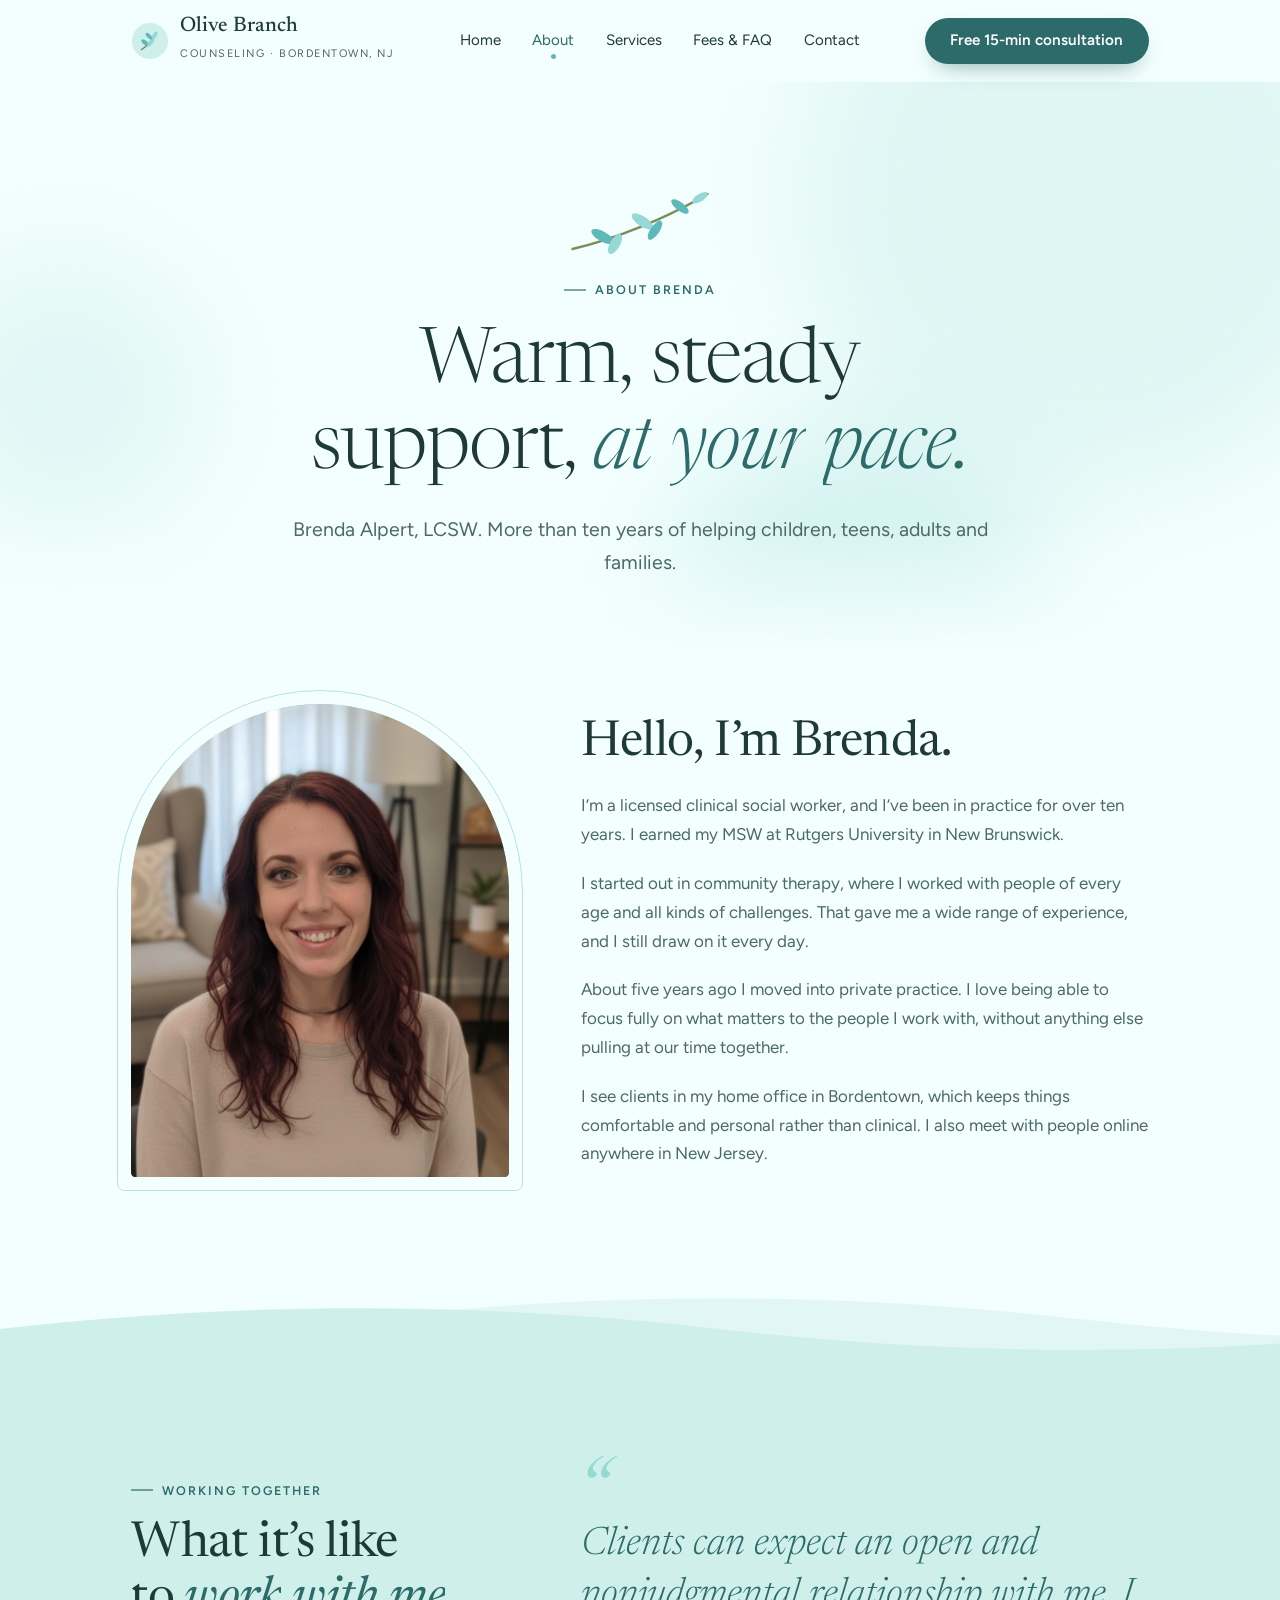
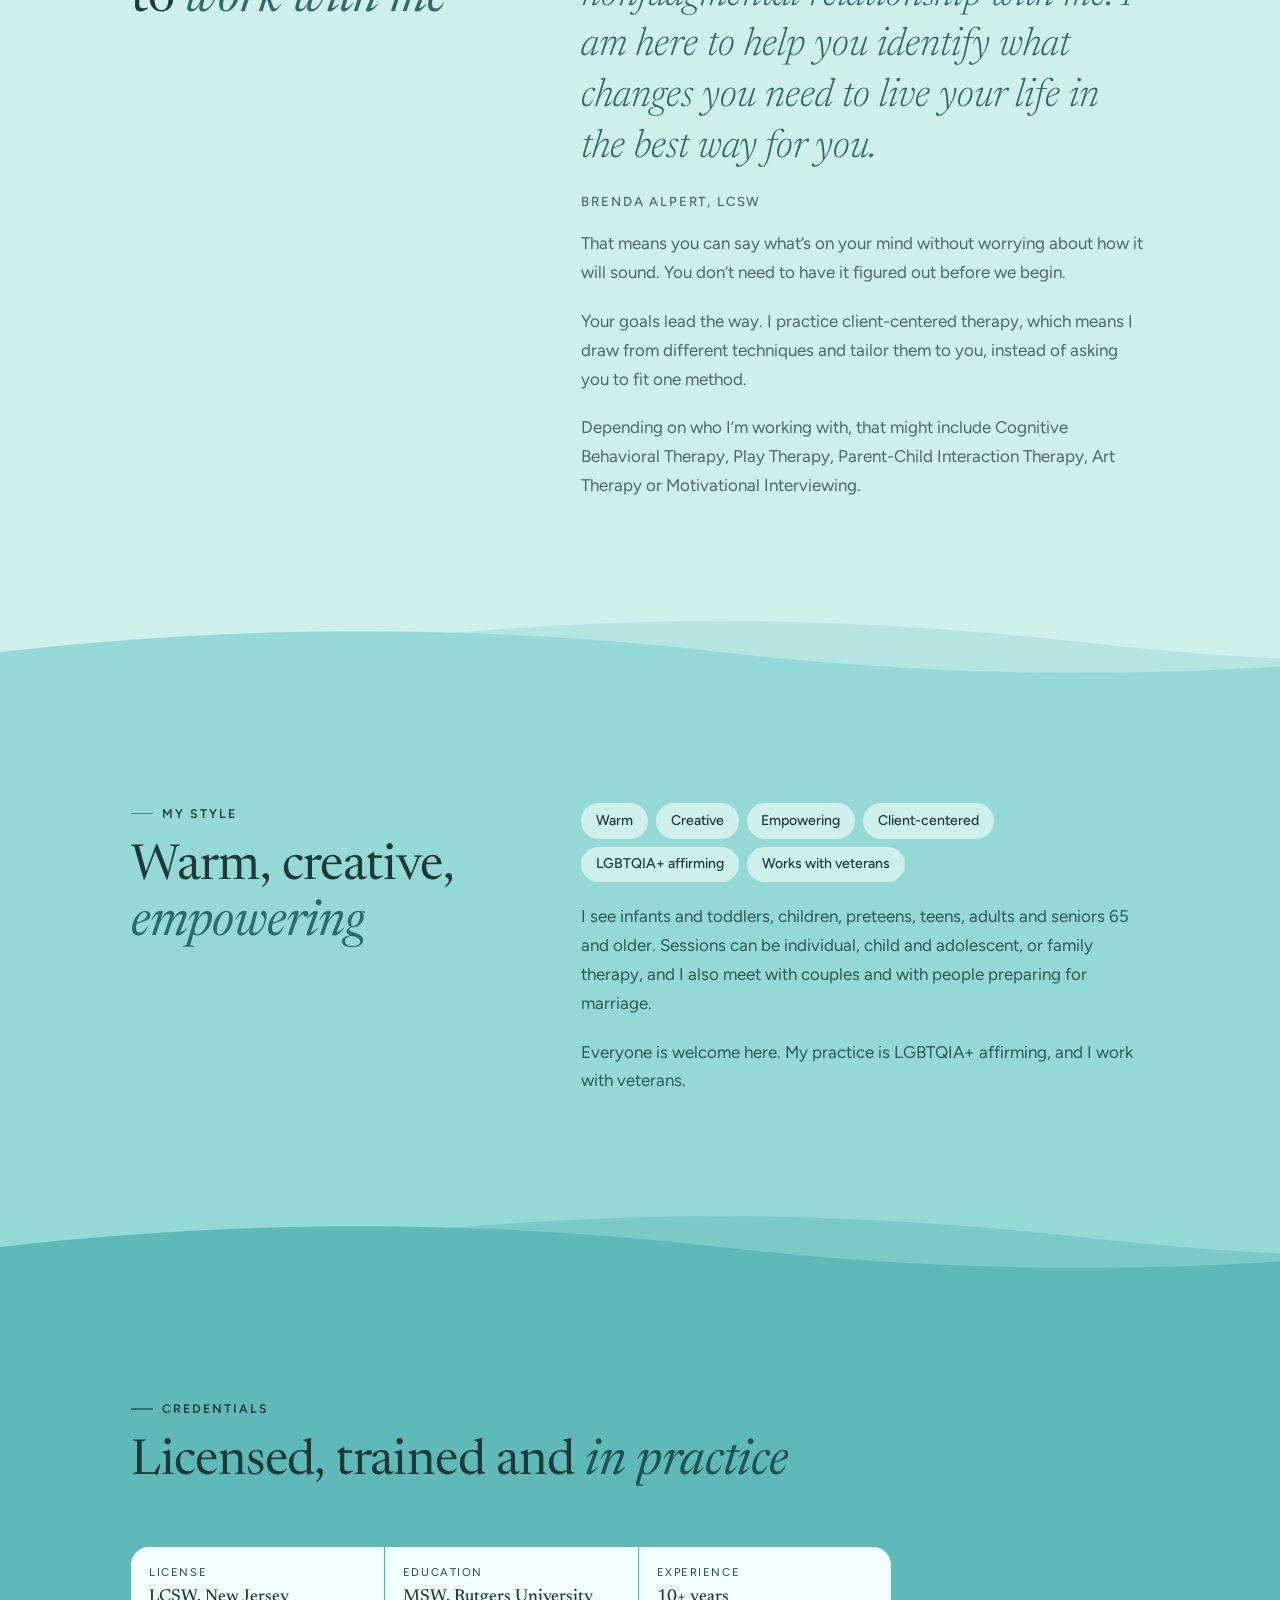
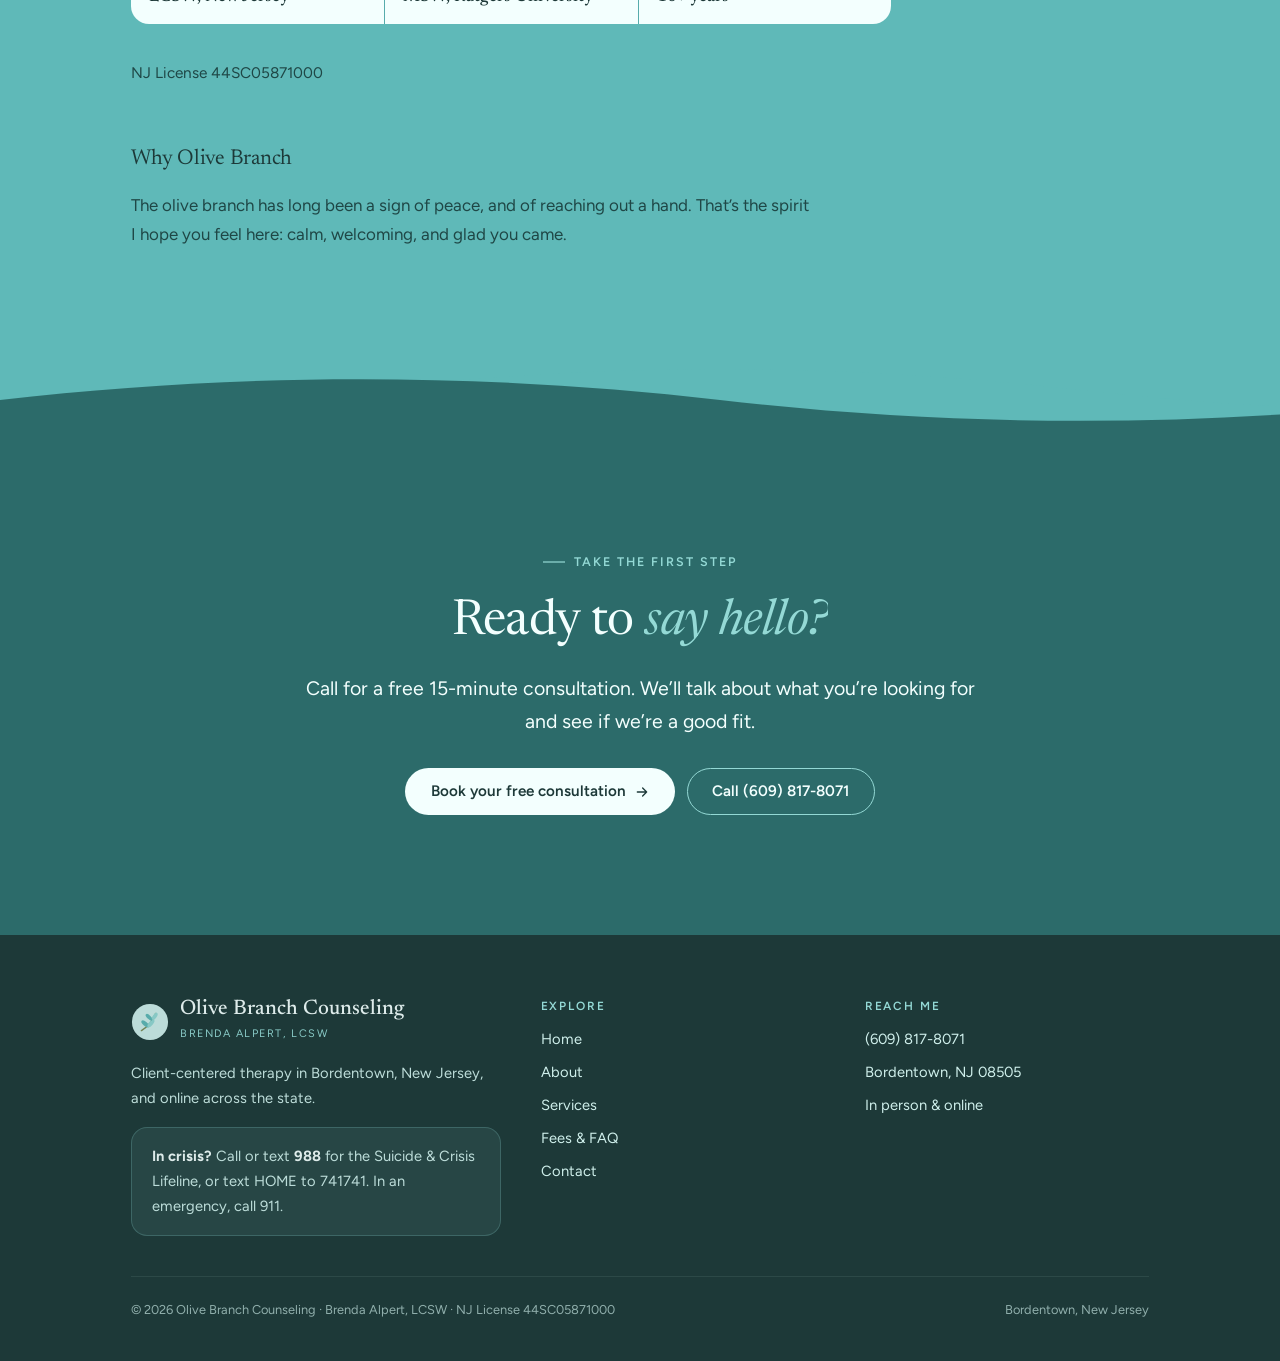
==== commit f686a735: "About page: five years in private practice Co-Authored-By: Claude Opus 5.5 <noreply@anthropic.com>" ====
--- a/site/about.html
+++ b/site/about.html
@@ -77,7 +77,7 @@
         <h2>Hello, I&rsquo;m Brenda.</h2>
         <p>I&rsquo;m a licensed clinical social worker, and I&rsquo;ve been in practice for over ten years. I earned my MSW at Rutgers University in New Brunswick.</p>
         <p>I started out in community therapy, where I worked with people of every age and all kinds of challenges. That gave me a wide range of experience, and I still draw on it every day.</p>
-        <p>About three years ago I moved into private practice. I love being able to focus fully on what matters to the people I work with, without anything else pulling at our time together.</p>
+        <p>About five years ago I moved into private practice. I love being able to focus fully on what matters to the people I work with, without anything else pulling at our time together.</p>
         <p>I see clients in my home office in Bordentown, which keeps things comfortable and personal rather than clinical. I also meet with people online anywhere in New Jersey.</p>
       </div>
     </div>
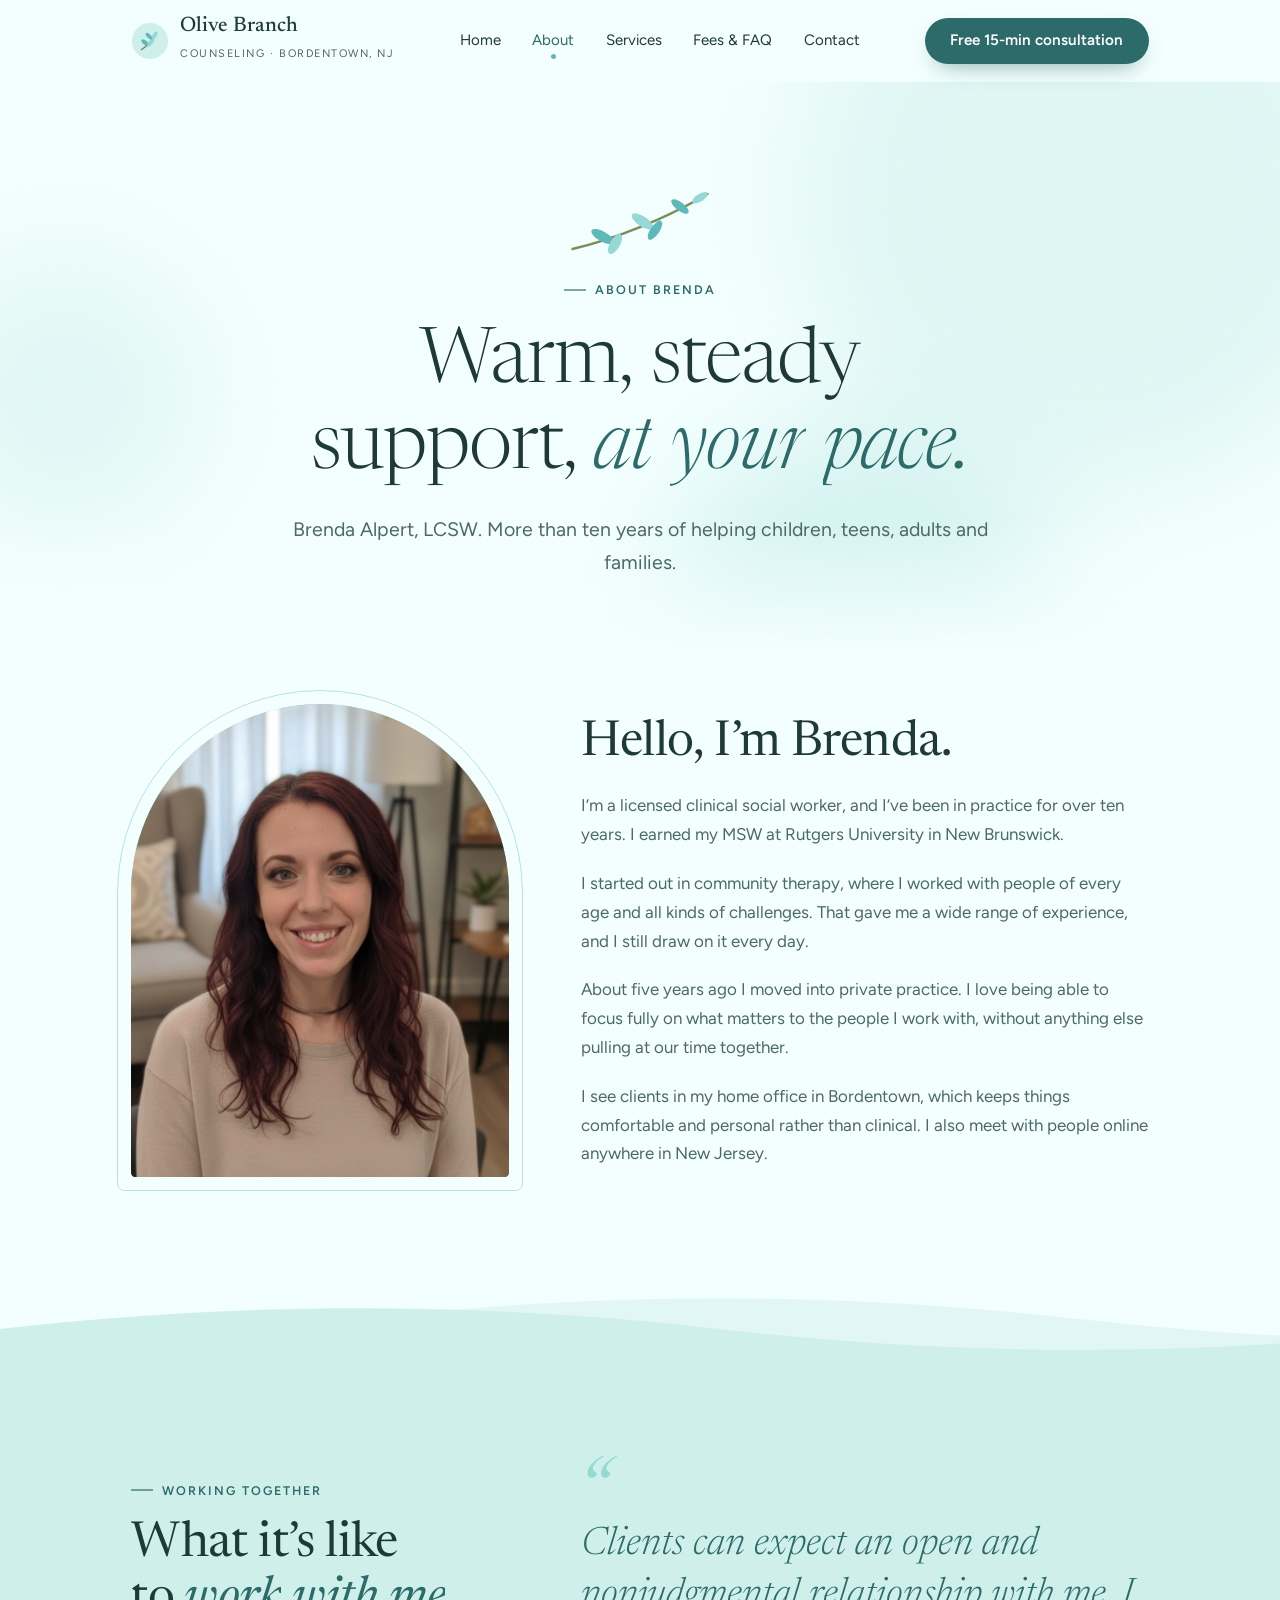
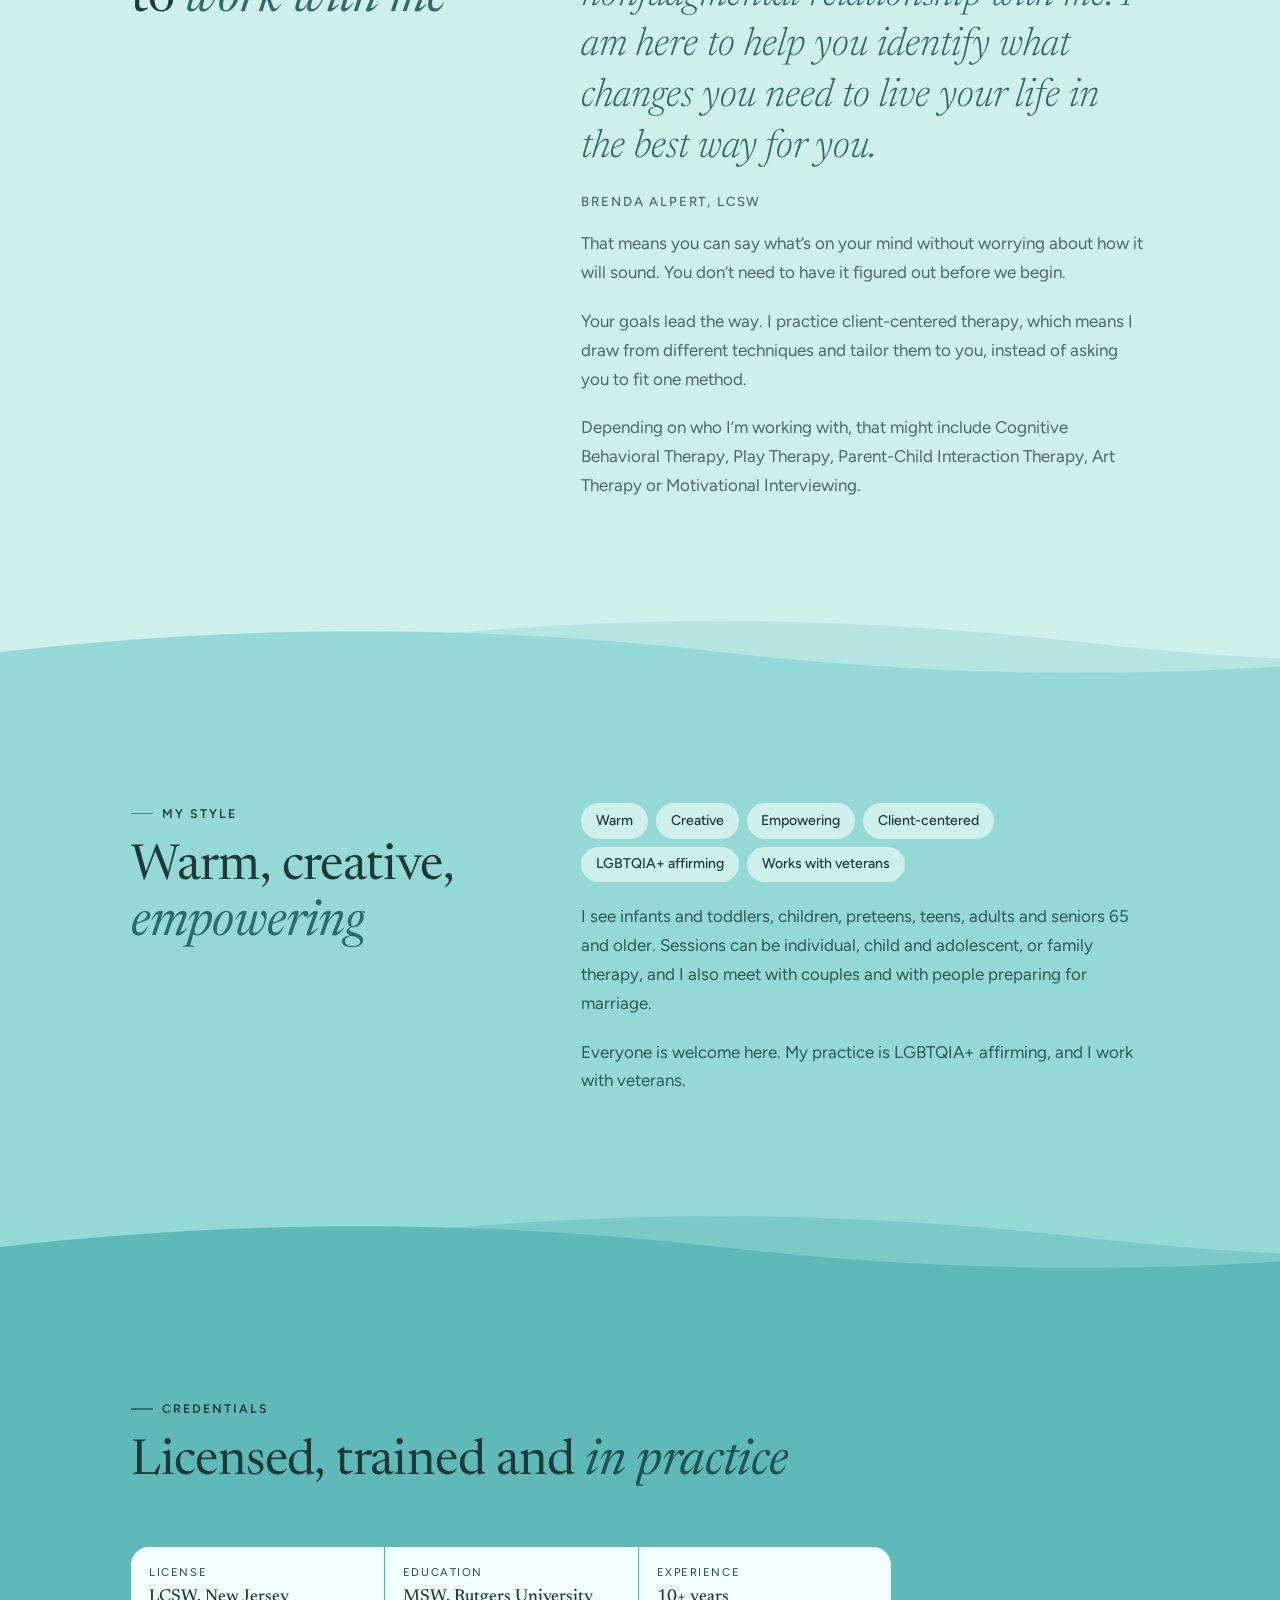
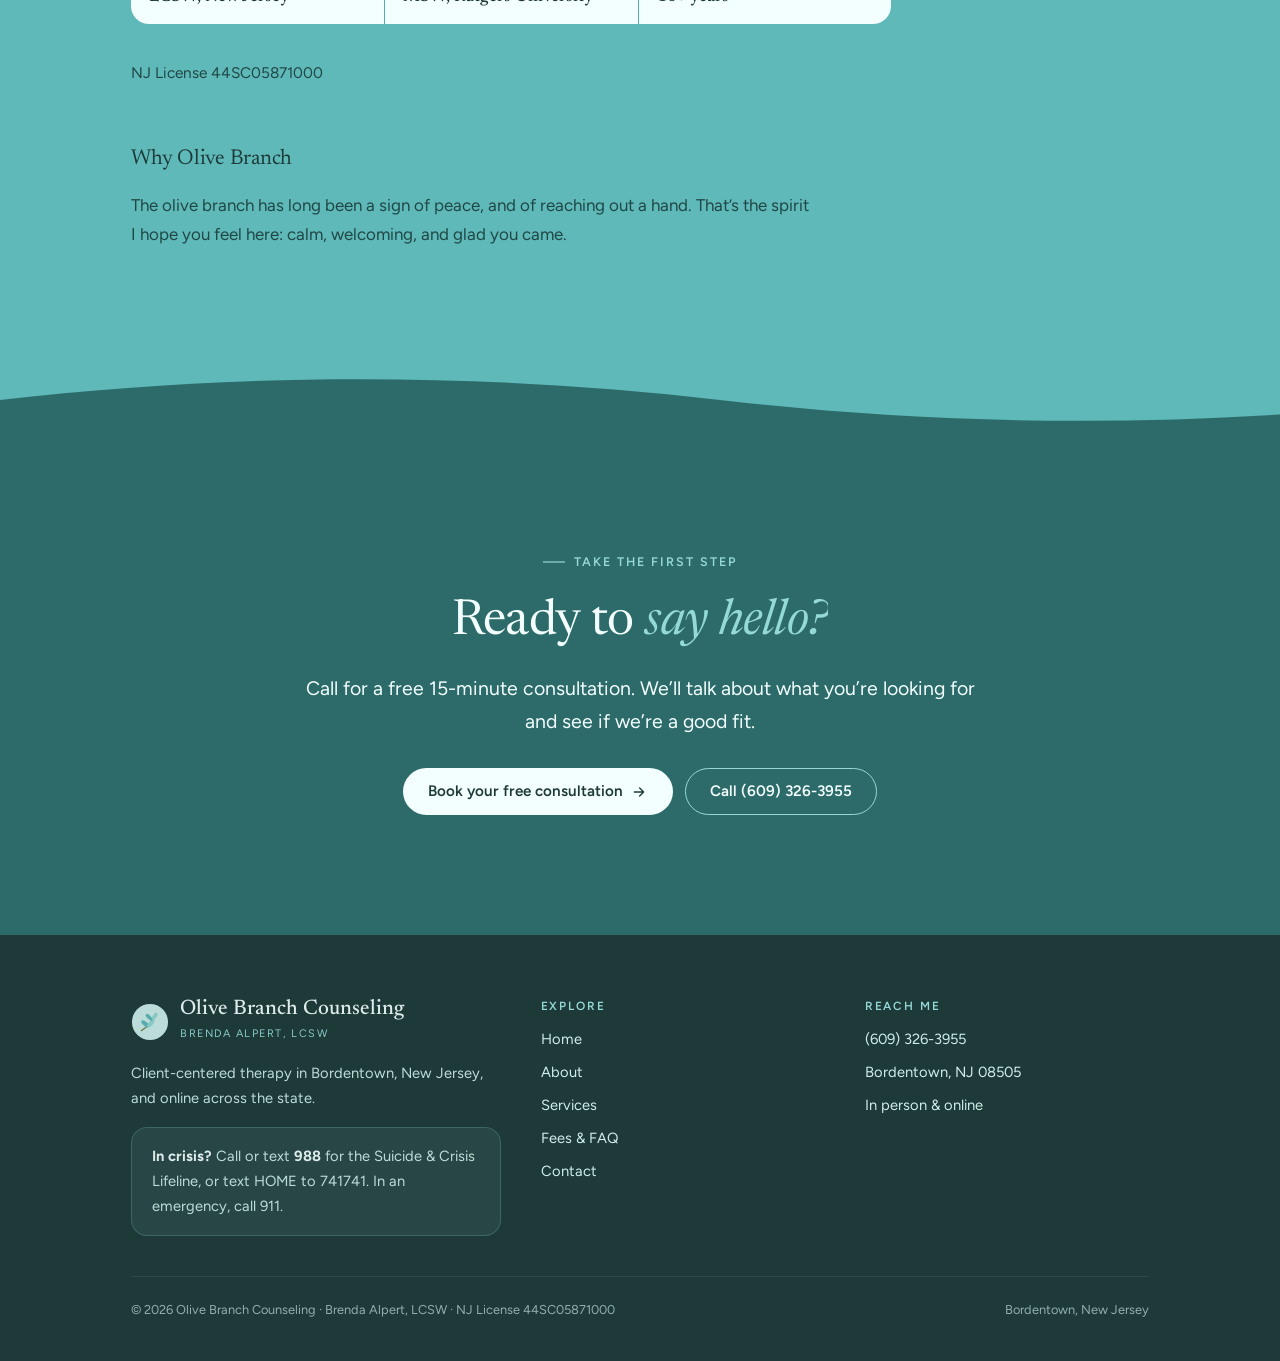
==== commit ff396734: "Brenda's feedback: $175 self-pay, Google Voice number, insurance checks via Headway Co-Authored-By: " ====
--- a/site/about.html
+++ b/site/about.html
@@ -153,7 +153,7 @@
       <p class="lede" data-reveal>Call for a free 15-minute consultation. We&rsquo;ll talk about what you&rsquo;re looking for and see if we&rsquo;re a good fit.</p>
       <div class="ctas" data-reveal>
         <a class="btn btn-light" href="contact.html">Book your free consultation <svg><use href="#arrow"/></svg></a>
-        <a class="btn btn-ghost" href="tel:+16098178071">Call (609) 817-8071</a>
+        <a class="btn btn-ghost" href="tel:+16093263955">Call (609) 326-3955</a>
       </div>
     </div>
   </section>
@@ -180,7 +180,7 @@
       <div>
         <h2 class="foot-h">Reach me</h2>
         <ul>
-          <li><a href="tel:+16098178071">(609) 817-8071</a></li>
+          <li><a href="tel:+16093263955">(609) 326-3955</a></li>
           <li>Bordentown, NJ 08505</li>
           <li>In person &amp; online</li>
         </ul>
